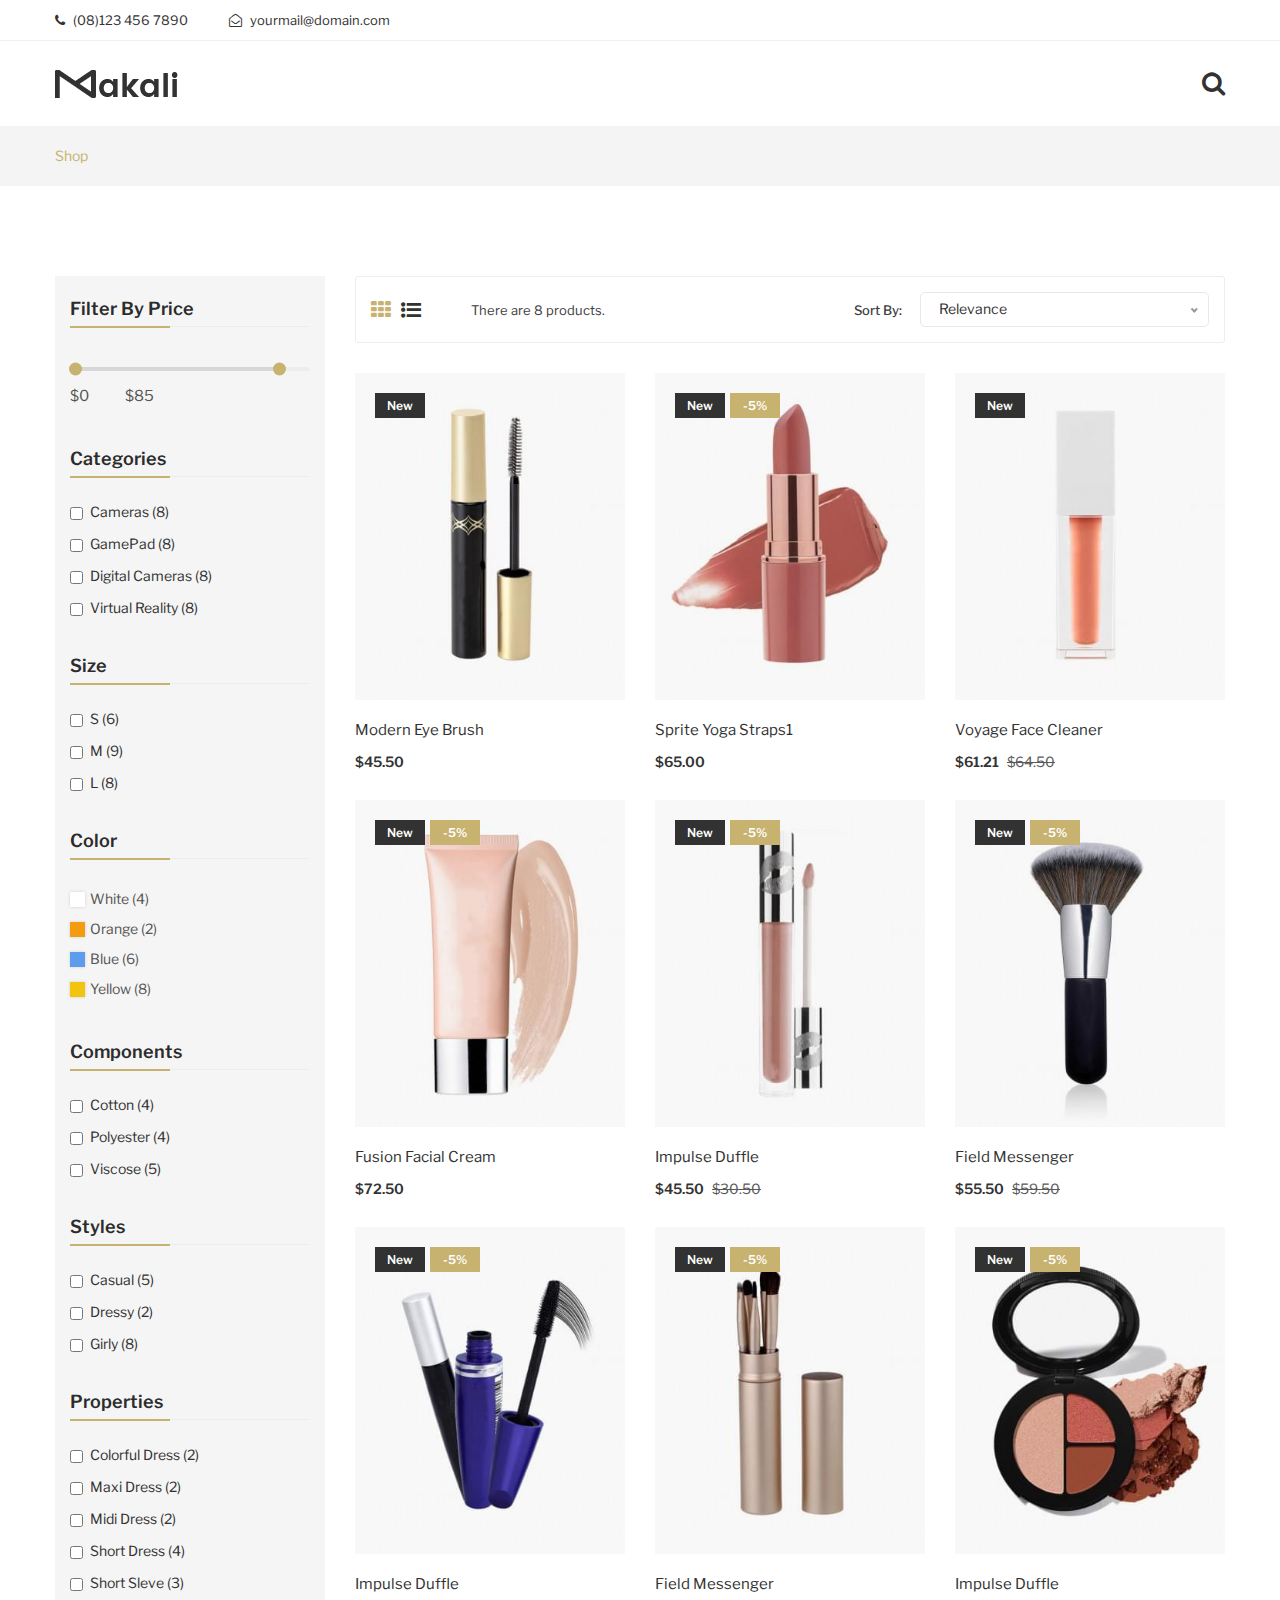
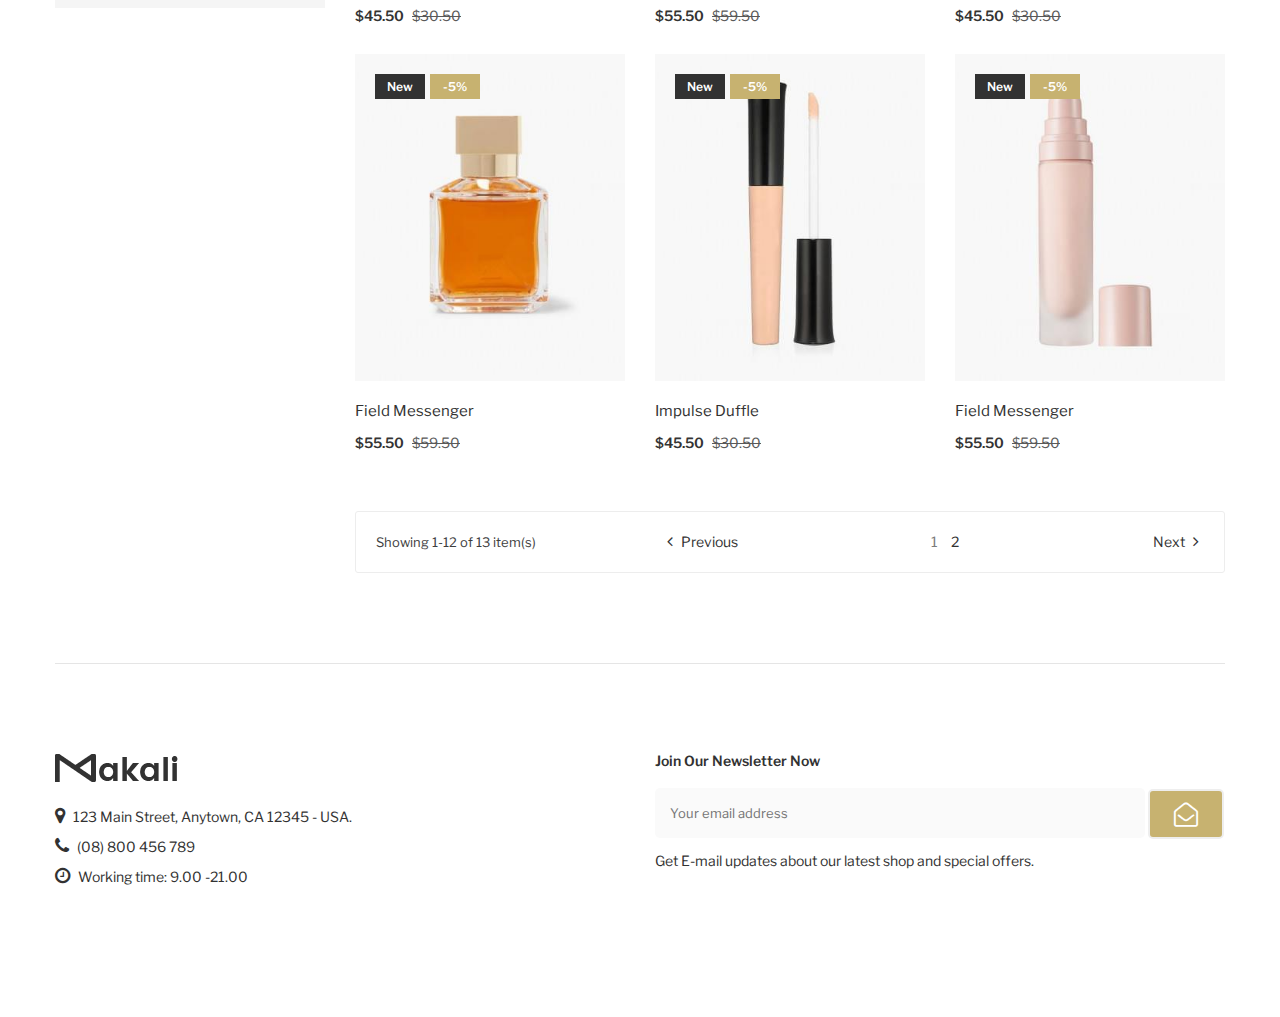
==== index.html @ 181a6b1f "first commit" ====
<!doctype html>
<html class="no-js" lang="zxx">

<head>
    <meta charset="utf-8">
    <meta http-equiv="x-ua-compatible" content="ie=edge">
    <title>Makali - Cosmetics</title>
    <meta name="viewport" content="width=device-width, initial-scale=1, shrink-to-fit=no">
    <!-- Favicons -->
    <link rel="shortcut icon" href="img/favicon.ico">
    <!-- Fontawesome css -->
    <link rel="stylesheet" href="css/font-awesome.min.css">
    <!-- Animate css -->
    <link rel="stylesheet" href="css/animate.css">
    <!-- 7-stroke fonts css -->
    <!-- Nice select css -->
    <link rel="stylesheet" href="css/nice-select.css">
    <!-- Jquery fancybox css -->
    <link rel="stylesheet" href="css/jquery.fancybox.css">
    <!-- Jquery ui price slider css -->
    <link rel="stylesheet" href="css/jquery-ui.min.css">
    <!-- Meanmenu css -->
    <link rel="stylesheet" href="css/meanmenu.min.css">
    <!-- Owl carousel css -->
    <link rel="stylesheet" href="css/owl.carousel.min.css">
    <!-- Bootstrap css -->
    <link rel="stylesheet" href="css/bootstrap.min.css">
    <!-- Custom css -->
    <link rel="stylesheet" href="css/default.css">
    <!-- Main css -->
    <link rel="stylesheet" href="style.css">
    <!-- Responsive css -->
    <link rel="stylesheet" href="css/responsive.css">

    <!-- Modernizer js -->
    <script src="js/vendor/modernizr-3.5.0.min.js"></script>
</head>

<body class="template-color-1">
    <!--[if lte IE 9]>
		<p class="browserupgrade">You are using an <strong>outdated</strong> browser. Please <a href="https://browsehappy.com/">upgrade your browser</a> to improve your experience and security.</p>
	<![endif]-->

    <!-- Main Wrapper Start Here -->
    <div class="wrapper">
        <!-- Main Header Area Start Here -->

        <!-- Main Header Area Three Start Here -->
        <header class="header-style-five">
            <!-- Header Top Start Here -->
            <div class="header-top">
                <div class="container">
                    <div class="col-sm-12">
                        <div class="row justify-content-lg-between justify-content-center">
                            <!-- Header Top Left Start -->
                            <div class="header-top-left order-2 order-lg-1">
                                <ul>
                                    <li>
                                        <a href="#"><i class="fa fa-phone"></i> (08)123 456 7890</a>
                                    </li>
                                    <li>
                                        <a href="#"><i class="fa fa-envelope-open-o"></i> yourmail@domain.com</a>
                                    </li>

                                </ul>
                            </div>
                            <!-- Header Top Left End -->
                            <!-- Header Top Right Start -->
                            <div class="header-top-right order-1 order-lg-2">

                            </div>
                            <!-- Header Top Right End -->
                        </div>
                    </div>
                </div>
                <!-- Container End -->
            </div>
            <!-- Header Top End Here -->
            <!-- Header Middle Start Here -->
            <div class="header-middle stick header-sticky">
                <div class="header-middle_nav position-relative">
                    <div class="container">
                        <div class="row align-items-center">
                            <!-- Logo Start -->
                            <div class="col-xl-3 col-lg-2 col-6">
                                <div class="logo">
                                    <a href="index-cosmetic.html">
                                        <img src="img/logo/logo.png" alt="logo-image">
                                    </a>
                                </div>
                            </div>
                            <!-- Logo End -->
                            <!-- Menu Area Start Here -->
                            <div class="col-xl-7 col-lg-8 d-none d-lg-block position-static">
                                <nav>
                                </nav>
                            </div>
                            <!-- Menu Area End Here -->
                            <!-- Cart Box Start Here -->
                            <div class="col-xl-2 col-lg-2 col-6">
                                <div class="cart-box">
                                    <ul>
                                        <!-- Search Box Start Here -->
                                        <li>
                                            <a href="#">
                                                <span class="fa fa-search"></span>
                                            </a>
                                            <div class="categorie-search-box ht-dropdown">
                                                <form action="#">
                                                    <input type="text" name="search" placeholder="Search our catalog">
                                                    <button>
                                                        <span class="fa fa-search"></span>
                                                    </button>
                                                </form>
                                            </div>
                                        </li>
                                        <!-- Categorie Search Box End Here -->
                                    </ul>
                                </div>
                            </div>
                            <!-- Cart Box End Here -->
                        </div>
                        <!-- Row End -->
                        <!-- Mobile Menu Start Here -->

                        </div>
                        <!-- Mobile Menu End Here -->
                    </div>
                    <!-- Container End -->
                </div>
            </div>
            <!-- Header Middle End Here -->
        </header>
        <!-- Main Header Area Three End Here -->

        <!-- Main Header Area End Here -->
        <!-- Breadcrumb Area Start Here -->
        <div class="breadcrumb-area">
            <div class="container">
                <ol class="breadcrumb breadcrumb-list">
                    <li class="breadcrumb-item active">shop</li>
                </ol>
            </div>
        </div>
        <!-- Breadcrumb Area End Here -->
        <!-- Shop Page Start -->
        <div class="main-shop-page ptb-90">
            <div class="container">
                <!-- Row End -->
                <div class="row">
                    <!-- Sidebar Shopping Option Start -->
                    <div class="col-lg-3 order-2 order-lg-1 mt-all-40">
                        <div class="sidebar shop-sidebar">
                            <!-- Price Filter Options Start -->
                            <div class="search-filter mb-30">
                                <h3 class="sidebar-title">filter by price</h3>
                                <form action="#" class="slider-sidebar">
                                    <div id="slider-range"></div>
                                    <input type="text" id="amount" class="amount-range" readonly>
                                </form>
                            </div>
                            <!-- Price Filter Options End -->
                            <!-- Sidebar Categorie Start -->
                            <div class="sidebar-categorie mb-30">
                                <h3 class="sidebar-title">categories</h3>
                                <ul class="sidbar-style">
                                    <li class="form-check">
                                        <input class="form-check-input" value="#" id="camera" type="checkbox">
                                        <label class="form-check-label" for="camera">Cameras (8)</label>
                                    </li>
                                    <li class="form-check">
                                        <input class="form-check-input" value="#" id="GamePad" type="checkbox">
                                        <label class="form-check-label" for="GamePad">GamePad (8)</label>
                                    </li>
                                    <li class="form-check">
                                        <input class="form-check-input" value="#" id="Digital" type="checkbox">
                                        <label class="form-check-label" for="Digital">Digital Cameras (8)</label>
                                    </li>
                                    <li class="form-check">
                                        <input class="form-check-input" value="#" id="Virtual" type="checkbox">
                                        <label class="form-check-label" for="Virtual"> Virtual Reality (8) </label>
                                    </li>
                                </ul>
                            </div>
                            <!-- Sidebar Categorie Start -->
                            <!-- Product Size Start -->
                            <div class="size mb-30">
                                <h3 class="sidebar-title">size</h3>
                                <ul class="size-list sidbar-style">
                                    <li class="form-check">
                                        <input class="form-check-input" value="" id="small" type="checkbox">
                                        <label class="form-check-label" for="small">S (6)</label>
                                    </li>
                                    <li class="form-check">
                                        <input class="form-check-input" value="" id="medium" type="checkbox">
                                        <label class="form-check-label" for="medium">M (9)</label>
                                    </li>
                                    <li class="form-check">
                                        <input class="form-check-input" value="" id="large" type="checkbox">
                                        <label class="form-check-label" for="large">L (8)</label>
                                    </li>
                                </ul>
                            </div>
                            <!-- Product Size End -->
                            <!-- Product Color Start -->
                            <div class="color mb-30">
                                <h3 class="sidebar-title">color</h3>
                                <ul class="color-option sidbar-style">
                                    <li>
                                        <span class="white"></span>
                                        <a href="#">white (4)</a>
                                    </li>
                                    <li>
                                        <span class="orange"></span>
                                        <a href="#">Orange (2)</a>
                                    </li>
                                    <li>
                                        <span class="blue"></span>
                                        <a href="#">Blue (6)</a>
                                    </li>
                                    <li>
                                        <span class="yellow"></span>
                                        <a href="#">Yellow (8)</a>
                                    </li>
                                </ul>
                            </div>
                            <!-- Product Color End -->
                            <!-- Sidebar Categorie Start -->
                            <div class="sidebar-categorie mb-30">
                                <h3 class="sidebar-title">Components</h3>
                                <ul class="sidbar-style">
                                    <li class="form-check">
                                        <input class="form-check-input" value="#" type="checkbox">
                                        <label class="form-check-label">cotton (4)</label>
                                    </li>
                                    <li class="form-check">
                                        <input class="form-check-input" value="#" type="checkbox">
                                        <label class="form-check-label">polyester (4)</label>
                                    </li>
                                    <li class="form-check">
                                        <input class="form-check-input" value="#" type="checkbox">
                                        <label class="form-check-label">Viscose (5)</label>
                                    </li>
                                </ul>
                            </div>
                            <!-- Sidebar Categorie Start -->
                            <!-- Sidebar Categorie Start -->
                            <div class="sidebar-categorie mb-30">
                                <h3 class="sidebar-title">Styles</h3>
                                <ul class="sidbar-style">
                                    <li class="form-check">
                                        <input class="form-check-input" value="#" type="checkbox">
                                        <label class="form-check-label">casual (5)</label>
                                    </li>
                                    <li class="form-check">
                                        <input class="form-check-input" value="#" type="checkbox">
                                        <label class="form-check-label">dressy (2)</label>
                                    </li>
                                    <li class="form-check">
                                        <input class="form-check-input" value="#" type="checkbox">
                                        <label class="form-check-label">girly (8)</label>
                                    </li>
                                </ul>
                            </div>
                            <!-- Sidebar Categorie Start -->
                            <!-- Sidebar Categorie Start -->
                            <div class="sidebar-categorie">
                                <h3 class="sidebar-title">Properties</h3>
                                <ul class="sidbar-style">
                                    <li class="form-check">
                                        <input class="form-check-input" value="#" type="checkbox">
                                        <label class="form-check-label">colorful dress (2)</label>
                                    </li>
                                    <li class="form-check">
                                        <input class="form-check-input" value="#" type="checkbox">
                                        <label class="form-check-label">maxi dress (2)</label>
                                    </li>
                                    <li class="form-check">
                                        <input class="form-check-input" value="#" type="checkbox">
                                        <label class="form-check-label">midi dress (2)</label>
                                    </li>
                                    <li class="form-check">
                                        <input class="form-check-input" value="#" type="checkbox">
                                        <label class="form-check-label">short dress (4) </label>
                                    </li>
                                    <li class="form-check">
                                        <input class="form-check-input" value="#" type="checkbox">
                                        <label class="form-check-label">short sleve (3) </label>
                                    </li>
                                </ul>
                            </div>
                            <!-- Sidebar Categorie Start -->
                        </div>
                        <!-- Single Banner Start -->

                    </div>
                    <!-- Sidebar Shopping Option End -->
                    <!-- Product Categorie List Start -->
                    <div class="col-lg-9 order-1 order-lg-2">
                        <!-- Grid & List View Start -->
                        <div class="grid-list-top border-default universal-padding d-md-flex justify-content-md-between align-items-center mb-30">
                            <div class="grid-list-view d-flex align-items-center  mb-sm-15">
                                <ul class="nav tabs-area d-flex align-items-center">
                                    <li><a class="active" data-toggle="tab" href="#grid-view"><i
                                                class="fa fa-th"></i></a></li>
                                    <li><a data-toggle="tab" href="#list-view"><i class="fa fa-list-ul"></i></a></li>
                                </ul>
                                <span class="show-items">There are 8 products.</span>
                            </div>
                            <!-- Toolbar Short Area Start -->
                            <div class="main-toolbar-sorter clearfix">
                                <div class="toolbar-sorter d-md-flex align-items-center">
                                    <label>Sort By:</label>
                                    <select class="sorter wide">
                                        <option value="Position">Relevance</option>
                                        <option value="Product Name">Neme, A to Z</option>
                                        <option value="Product Name">Neme, Z to A</option>
                                        <option value="Price">Price low to heigh</option>
                                        <option value="Price">Price heigh to low</option>
                                    </select>
                                </div>
                            </div>
                            <!-- Toolbar Short Area End -->
                        </div>
                        <!-- Grid & List View End -->
                        <div class="shop-area mb-all-40">
                            <!-- Grid & List Main Area End -->
                            <div class="tab-content">
                                <div id="grid-view" class="tab-pane fade show active">
                                    <div class="row border-hover-effect ">
                                        <div class="col-lg-4 col-md-4 col-sm-6 col-6">
                                            <!-- Single Product Start Here -->
                                            <div class="single-makal-product">
                                                <div class="pro-img">
                                                    <a href="product-details.html">
                                                        <img src="img/products/cosmetic/1.jpg" alt="product-img">
                                                    </a>
                                                    <span class="sticker-new">new</span>

                                                </div>
                                                <div class="pro-content">
                                                    <h4 class="pro-title">
                                                        <a href="product-details.html">Modern Eye Brush</a>
                                                    </h4>
                                                    <p>
                                                        <span class="price">$45.50</span>
                                                    </p>
                                                   
                                                </div>
                                            </div>
                                            <!-- Single Product End Here -->
                                        </div>
                                        <div class="col-lg-4 col-md-4 col-sm-6 col-6">
                                            <!-- Single Product Start Here -->
                                            <div class="single-makal-product">
                                                <div class="pro-img">
                                                    <a href="product-details.html">
                                                        <img src="img/products/cosmetic/2.jpg" alt="product-img">
                                                    </a>
                                                    <span class="sticker-new">new</span>
                                                    <span class="sticker-sale">-5%</span>

                                                </div>
                                                <div class="pro-content">
                                                    <h4 class="pro-title">
                                                        <a href="product-details.html">Sprite Yoga Straps1</a>
                                                    </h4>
                                                    <p>
                                                        <span class="price">$65.00</span>
                                                    </p>
                                                
                                                </div>
                                            </div>
                                            <!-- Single Product End Here -->
                                        </div>
                                        <div class="col-lg-4 col-md-4 col-sm-6 col-6">
                                            <!-- Single Product Start Here -->
                                            <div class="single-makal-product">
                                                <div class="pro-img">
                                                    <a href="product-details.html">
                                                        <img src="img/products/cosmetic/3.jpg" alt="product-img">
                                                    </a>
                                                    <span class="sticker-new">new</span>

                                                </div>
                                                <div class="pro-content">
                                                    <h4 class="pro-title">
                                                        <a href="product-details.html">Voyage face cleaner</a>
                                                    </h4>
                                                    <p>
                                                        <span class="price">$61.21</span>
                                                        <span class="prev-price">$64.50</span>
                                                    </p>
                                                    
                                                </div>
                                            </div>
                                            <!-- Single Product End Here -->
                                        </div>
                                        <div class="col-lg-4 col-md-4 col-sm-6 col-6">
                                            <!-- Single Product Start Here -->
                                            <div class="single-makal-product">
                                                <div class="pro-img">
                                                    <a href="product-details.html">
                                                        <img src="img/products/cosmetic/4.jpg" alt="product-img">
                                                    </a>
                                                    <span class="sticker-new">new</span>
                                                    <span class="sticker-sale">-5%</span>

                                                </div>
                                                <div class="pro-content">
                                                    <h4 class="pro-title">
                                                        <a href="product-details.html">Fusion facial cream</a>
                                                    </h4>
                                                    <p>
                                                        <span class="price">$72.50</span>
                                                    </p>
                                                   
                                                </div>
                                            </div>
                                            <!-- Single Product End Here -->
                                        </div>
                                        <div class="col-lg-4 col-md-4 col-sm-6 col-6">
                                            <!-- Single Product Start Here -->
                                            <div class="single-makal-product">
                                                <div class="pro-img">
                                                    <a href="product-details.html">
                                                        <img src="img/products/cosmetic/5.jpg" alt="product-img">
                                                    </a>
                                                    <span class="sticker-new">new</span>
                                                    <span class="sticker-sale">-5%</span>

                                                </div>
                                                <div class="pro-content">
                                                    <h4 class="pro-title">
                                                        <a href="product-details.html">Impulse Duffle</a>
                                                    </h4>
                                                    <p>
                                                        <span class="price">$45.50</span>
                                                        <span class="prev-price">$30.50</span>
                                                    </p>
                                                    
                                                </div>
                                            </div>
                                            <!-- Single Product End Here -->
                                        </div>
                                        <div class="col-lg-4 col-md-4 col-sm-6 col-6">
                                            <!-- Single Product Start Here -->
                                            <div class="single-makal-product">
                                                <div class="pro-img">
                                                    <a href="product-details.html">
                                                        <img src="img/products/cosmetic/6.jpg" alt="product-img">
                                                    </a>
                                                    <span class="sticker-new">new</span>
                                                    <span class="sticker-sale">-5%</span>

                                                </div>
                                                <div class="pro-content">
                                                    <h4 class="pro-title">
                                                        <a href="product-details.html">Field Messenger</a>
                                                    </h4>
                                                    <p>
                                                        <span class="price">$55.50</span>
                                                        <span class="prev-price">$59.50</span>
                                                    </p>
                                                    
                                                </div>
                                            </div>
                                            <!-- Single Product End Here -->
                                        </div>
                                        <div class="col-lg-4 col-md-4 col-sm-6 col-6">
                                            <!-- Single Product Start Here -->
                                            <div class="single-makal-product">
                                                <div class="pro-img">
                                                    <a href="product-details.html">
                                                        <img src="img/products/cosmetic/12.jpg" alt="product-img">
                                                    </a>
                                                    <span class="sticker-new">new</span>
                                                    <span class="sticker-sale">-5%</span>

                                                </div>
                                                <div class="pro-content">
                                                    <h4 class="pro-title">
                                                        <a href="product-details.html">Impulse Duffle</a>
                                                    </h4>
                                                    <p>
                                                        <span class="price">$45.50</span>
                                                        <span class="prev-price">$30.50</span>
                                                    </p>
                                                    
                                                </div>
                                            </div>
                                            <!-- Single Product End Here -->
                                        </div>
                                        <div class="col-lg-4 col-md-4 col-sm-6 col-6">
                                            <!-- Single Product Start Here -->
                                            <div class="single-makal-product">
                                                <div class="pro-img">
                                                    <a href="product-details.html">
                                                        <img src="img/products/cosmetic/10.jpg" alt="product-img">
                                                    </a>
                                                    <span class="sticker-new">new</span>
                                                    <span class="sticker-sale">-5%</span>

                                                </div>
                                                <div class="pro-content">
                                                    <h4 class="pro-title">
                                                        <a href="product-details.html">Field Messenger</a>
                                                    </h4>
                                                    <p>
                                                        <span class="price">$55.50</span>
                                                        <span class="prev-price">$59.50</span>
                                                    </p>
                                                    
                                                </div>
                                            </div>
                                            <!-- Single Product End Here -->
                                        </div>
                                        <div class="col-lg-4 col-md-4 col-sm-6 col-6">
                                            <!-- Single Product Start Here -->
                                            <div class="single-makal-product">
                                                <div class="pro-img">
                                                    <a href="product-details.html">
                                                        <img src="img/products/cosmetic/7.jpg" alt="product-img">
                                                    </a>
                                                    <span class="sticker-new">new</span>
                                                    <span class="sticker-sale">-5%</span>

                                                </div>
                                                <div class="pro-content">
                                                    <h4 class="pro-title">
                                                        <a href="product-details.html">Impulse Duffle</a>
                                                    </h4>
                                                    <p>
                                                        <span class="price">$45.50</span>
                                                        <span class="prev-price">$30.50</span>
                                                    </p>
                                                  
                                                </div>
                                            </div>
                                            <!-- Single Product End Here -->
                                        </div>
                                        <div class="col-lg-4 col-md-4 col-sm-6 col-6">
                                            <!-- Single Product Start Here -->
                                            <div class="single-makal-product">
                                                <div class="pro-img">
                                                    <a href="product-details.html">
                                                        <img src="img/products/cosmetic/11.jpg" alt="product-img">
                                                    </a>
                                                    <span class="sticker-new">new</span>
                                                    <span class="sticker-sale">-5%</span>

                                                </div>
                                                <div class="pro-content">
                                                    <h4 class="pro-title">
                                                        <a href="product-details.html">Field Messenger</a>
                                                    </h4>
                                                    <p>
                                                        <span class="price">$55.50</span>
                                                        <span class="prev-price">$59.50</span>
                                                    </p>
                                              
                                                </div>
                                            </div>
                                            <!-- Single Product End Here -->
                                        </div>
                                        <div class="col-lg-4 col-md-4 col-sm-6 col-6">
                                            <!-- Single Product Start Here -->
                                            <div class="single-makal-product">
                                                <div class="pro-img">
                                                    <a href="product-details.html">
                                                        <img src="img/products/cosmetic/8.jpg" alt="product-img">
                                                    </a>
                                                    <span class="sticker-new">new</span>
                                                    <span class="sticker-sale">-5%</span>

                                                </div>
                                                <div class="pro-content">
                                                    <h4 class="pro-title">
                                                        <a href="product-details.html">Impulse Duffle</a>
                                                    </h4>
                                                    <p>
                                                        <span class="price">$45.50</span>
                                                        <span class="prev-price">$30.50</span>
                                                    </p>
                                                    
                                                </div>
                                            </div>
                                            <!-- Single Product End Here -->
                                        </div>
                                        <div class="col-lg-4 col-md-4 col-sm-6 col-6">
                                            <!-- Single Product Start Here -->
                                            <div class="single-makal-product">
                                                <div class="pro-img">
                                                    <a href="product-details.html">
                                                        <img src="img/products/cosmetic/9.jpg" alt="product-img">
                                                    </a>
                                                    <span class="sticker-new">new</span>
                                                    <span class="sticker-sale">-5%</span>

                                                </div>
                                                <div class="pro-content">
                                                    <h4 class="pro-title">
                                                        <a href="product-details.html">Field Messenger</a>
                                                    </h4>
                                                    <p>
                                                        <span class="price">$55.50</span>
                                                        <span class="prev-price">$59.50</span>
                                                    </p>
                                                   
                                                </div>
                                            </div>
                                            <!-- Single Product End Here -->
                                        </div>
                                    </div>
                                    <!-- Row End -->
                                </div>
                                <!-- #grid view End -->
                                <div id="list-view" class="tab-pane fade fix">
                                    <!-- Single Product Start Here -->
                                    <div class="single-makal-product">
                                        <div class="pro-img">
                                            <a href="product-details.html"><img src="img/products/cosmetic/1.jpg" alt="product-img"></a>
                                            <span class="sticker-new">new</span>
                                        </div>
                                        <div class="pro-content">
                                            <h4 class="pro-title"><a href="product-details.html">Modern Eye Brush</a>
                                            </h4>

                                            <p><span class="price">$55.50</span><span class="prev-price">$59.50</span>
                                            </p>
                                            <p>New Look eye Material with high neckline. Soft and stretchy material for
                                                a comfortable fit. Accessorize with a straw hat and you're ready for
                                                summer!</p>
                                        </div>
                                    </div>
                                    <!-- Single Product End Here -->
                                    <!-- Single Product Start Here -->
                                    <div class="single-makal-product">
                                        <div class="pro-img">
                                            <a href="product-details.html"><img src="img/products/cosmetic/2.jpg" alt="product-img"></a>
                                            <span class="sticker-new">new</span>
                                        </div>
                                        <div class="pro-content">
                                            <h4 class="pro-title"><a href="product-details.html">Sprite Yoga Straps1</a>
                                            </h4>

                                            <p><span class="price">$29.99</span><span class="prev-price">$24.00</span>
                                            </p>
                                            <p>Accessorize with a straw hat and you're ready for summer! New Look eye
                                                Material with high neckline. Soft and stretchy material for a
                                                comfortable fit. </p>
                                        </div>
                                    </div>
                                    <!-- Single Product End Here -->
                                    <!-- Single Product Start Here -->
                                    <div class="single-makal-product">
                                        <div class="pro-img">
                                            <a href="product-details.html"><img src="img/products/cosmetic/3.jpg" alt="product-img"></a>
                                            <span class="sticker-new">new</span>
                                        </div>
                                        <div class="pro-content">
                                            <h4 class="pro-title"><a href="product-details.html">Voyage face cleaner</a>
                                            </h4>
 
                                            <p><span class="price">$26.99</span><span class="prev-price">$25.50</span>
                                            </p>
                                            <p>Soft and stretchy material for a comfortable fit. Accessorize with a
                                                straw hat and you're ready for summer! New Look eye Material with high
                                                neckline. </p>
                                        </div>
                                    </div>
                                    <!-- Single Product End Here -->
                                    <!-- Single Product Start Here -->
                                    <div class="single-makal-product">
                                        <div class="pro-img">
                                            <a href="product-details.html"><img src="img/products/cosmetic/4.jpg" alt="product-img"></a>
                                            <span class="sticker-new">new</span>
                                        </div>
                                        <div class="pro-content">
                                            <h4 class="pro-title"><a href="product-details.html">Impulse Duffle</a></h4>

                                            <p><span class="price">$45.50</span><span class="prev-price">$42.50</span>
                                            </p>
                                            <p>Soft and stretchy material for a comfortable fit. New Look eye Material
                                                with high neckline.Accessorize with a straw hat and you're ready for
                                                summer!</p>
                                        </div>
                                    </div>
                                    <!-- Single Product End Here -->
                                    <!-- Single Product Start Here -->
                                    <div class="single-makal-product">
                                        <div class="pro-img">
                                            <a href="product-details.html"><img src="img/products/cosmetic/5.jpg" alt="product-img"></a>
                                            <span class="sticker-new">new</span>
                                        </div>
                                        <div class="pro-content">
                                            <h4 class="pro-title"><a href="product-details.html">Field Messenger</a>
                                            </h4>
      
                                            <p><span class="price">$20.00</span><span class="prev-price">$17.50</span>
                                            </p>
                                            <p>Soft and stretchy material for a comfortable fit. Accessorize with a
                                                straw hat and you're ready for summer! New Look eye Material with high
                                                neckline.</p>
                                        </div>
                                    </div>
                                    <!-- Single Product End Here -->
                                    <!-- Single Product Start Here -->
                                    <div class="single-makal-product">
                                        <div class="pro-img">
                                            <a href="product-details.html"><img src="img/products/cosmetic/8.jpg" alt="product-img"></a>
                                            <span class="sticker-new">new</span>
                                        </div>
                                        <div class="pro-content">
                                            <h4 class="pro-title"><a href="product-details.html">Impulse Duffle</a></h4>

                                            <p><span class="price">$45.50</span><span class="prev-price">$42.50</span>
                                            </p>
                                            <p>Soft and stretchy material for a comfortable fit. New Look eye Material
                                                with high neckline.Accessorize with a straw hat and you're ready for
                                                summer!</p>
                                        </div>
                                    </div>
                                    <!-- Single Product End Here -->
                                    <!-- Single Product Start Here -->
                                    <div class="single-makal-product">
                                        <div class="pro-img">
                                            <a href="product-details.html"><img src="img/products/cosmetic/6.jpg" alt="product-img"></a>
                                            <span class="sticker-new">new</span>
                                        </div>
                                        <div class="pro-content">
                                            <h4 class="pro-title"><a href="product-details.html">Field Messenger</a>
                                            </h4>

                                            <p><span class="price">$20.00</span><span class="prev-price">$17.50</span>
                                            </p>
                                            <p>Soft and stretchy material for a comfortable fit. Accessorize with a
                                                straw hat and you're ready for summer! New Look eye Material with high
                                                neckline.</p>
                                        </div>
                                    </div>
                                    <!-- Single Product End Here -->
                                </div>
                                <!-- #list view End -->
                            </div>
                            <!-- Grid & List Main Area End -->
                        </div>
                        <!-- Shop Breadcrumb Area Start -->
                        <div class="shop-breadcrumb-area border-default mt-30">
                            <div class="row">
                                <div class="col-lg-4 col-md-4 col-sm-5">
                                    <span class="show-items">Showing 1-12 of 13 item(s) </span>
                                </div>
                                <div class="col-lg-8 col-md-8 col-sm-7">
                                    <ul class="pfolio-breadcrumb-list text-center">
                                        <li class="float-left prev"><a href="#"><i class="fa fa-angle-left"
                                                    aria-hidden="true"></i>Previous</a></li>
                                        <li class="active"><a href="#">1</a></li>
                                        <li><a href="#">2</a></li>
                                        <li class="float-right next"><a href="#">Next<i class="fa fa-angle-right"
                                                    aria-hidden="true"></i></a></li>
                                    </ul>
                                </div>
                            </div>
                        </div>
                        <!-- Shop Breadcrumb Area End -->
                    </div>
                    <!-- product Categorie List End -->
                </div>
                <!-- Row End -->
            </div>
            <!-- Container End -->
        </div>
        <!-- Shop Page End -->
        <!-- Footer Area Start Here -->
        <footer class="pb-35">
            <div class="container">
                <!-- Footer Middle Start -->
                <div class="footer-middle ptb-90">
                    <div class="row">
                        <!-- Single Footer Start -->
                        <div class="col-lg-6 col-md-6 mb-all-30">
                            <div class="single-footer">
                                <div class="footer-logo mb-20">
                                    <a href="#"><img class="img" src="img/logo/logo.png" alt="logo-img"></a>
                                </div>
                                <div class="footer-content">
                                    <ul class="footer-list first-content">
                                        <li><i class="fa fa-map-marker"></i>123 Main Street, Anytown, CA 12345 - USA.
                                        </li>
                                        <li><i class="fa fa-phone"></i>(08) 800 456 789</li>
                                        <li><i class="fa fa-clock-o"></i>Working time: 9.00 -21.00</li>

                                    </ul>
                                </div>
                            </div>
                        </div>
                        <!-- Single Footer Start -->
                        <!-- Single Footer Start -->

                        <!-- Single Footer Start -->
                        <!-- Single Footer Start -->
                        <div class="col-lg-6 col-md-6">
                            <div class="single-footer">
                                <div class="single-footer">
                                    <h4 class="footer-title">Join Our Newsletter Now </h4>
                                    <div class="footer-content subscribe-form">
                                        <div class="subscribe-box">
                                            <form action="#">
                                                <input type="text" id="subscribe_email" placeholder="Your email address">
                                                <button type="submit" class="fa fa-envelope-open-o"></button>
                                            </form>
                                        </div>
                                        <p class="mt-10">Get E-mail updates about our latest shop and special offers.
                                        </p>
                                    </div>
                                </div>
                            </div>
                        </div>
                        <!-- Single Footer Start -->
                    </div>
                    <!-- Row End -->
                </div>
                <!-- Footer Middle End -->
            </div>
        </footer>
        <!-- Footer Area End Here -->
        <!-- Quick View Content Start -->
    </div>
    <!-- Main Wrapper End Here -->

    <!-- jquery 3.3.1 -->
    <script src="js/vendor/jquery-3.3.1.min.js"></script>
    <!-- Countdown js -->
    <script src="js/jquery.countdown.min.js"></script>
    <!-- Mobile menu js -->
    <script src="js/jquery.meanmenu.min.js"></script>
    <!-- ScrollUp js -->
    <script src="js/jquery.scrollUp.js"></script>
    <!-- Fancybox js -->
    <script src="js/jquery.fancybox.min.js"></script>
    <!-- Jquery nice select js -->
    <script src="js/jquery.nice-select.min.js"></script>
    <!-- Jquery ui price slider js -->
    <script src="js/jquery-ui.min.js"></script>
    <!-- Owl carousel -->
    <script src="js/owl.carousel.min.js"></script>
    <!-- Bootstrap popper js -->
    <script src="js/popper.min.js"></script>
    <!-- Bootstrap js -->
    <script src="js/bootstrap.min.js"></script>
    <!-- Plugin js -->
    <script src="js/plugins.js"></script>
    <!-- Main activaion js -->
    <script src="js/main.js"></script>
</body>

</html>
---- css/nice-select.css ----
.nice-select {
  -webkit-tap-highlight-color: transparent;
  background-color: #fff;
  border-radius: 5px;
  border: solid 1px #e8e8e8;
  box-sizing: border-box;
  clear: both;
  cursor: pointer;
  display: block;
  float: left;
  font-family: inherit;
  font-size: 14px;
  font-weight: normal;
  height: 42px;
  line-height: 40px;
  outline: none;
  padding-left: 18px;
  padding-right: 30px;
  position: relative;
  text-align: left !important;
  -webkit-transition: all 0.2s ease-in-out;
  transition: all 0.2s ease-in-out;
  -webkit-user-select: none;
     -moz-user-select: none;
      -ms-user-select: none;
          user-select: none;
  white-space: nowrap;
  width: auto; }
  .nice-select:hover {
    border-color: #dbdbdb; }
  .nice-select:active, .nice-select.open, .nice-select:focus {
    border-color: #999; }
  .nice-select:after {
    border-bottom: 2px solid #999;
    border-right: 2px solid #999;
    content: '';
    display: block;
    height: 5px;
    margin-top: -4px;
    pointer-events: none;
    position: absolute;
    right: 12px;
    top: 50%;
    -webkit-transform-origin: 66% 66%;
        -ms-transform-origin: 66% 66%;
            transform-origin: 66% 66%;
    -webkit-transform: rotate(45deg);
        -ms-transform: rotate(45deg);
            transform: rotate(45deg);
    -webkit-transition: all 0.15s ease-in-out;
    transition: all 0.15s ease-in-out;
    width: 5px; }
  .nice-select.open:after {
    -webkit-transform: rotate(-135deg);
        -ms-transform: rotate(-135deg);
            transform: rotate(-135deg); }
  .nice-select.open .list {
    opacity: 1;
    pointer-events: auto;
    -webkit-transform: scale(1) translateY(0);
        -ms-transform: scale(1) translateY(0);
            transform: scale(1) translateY(0); }
  .nice-select.disabled {
    border-color: #ededed;
    color: #999;
    pointer-events: none; }
    .nice-select.disabled:after {
      border-color: #cccccc; }
  .nice-select.wide {
    width: 100%; }
    .nice-select.wide .list {
      left: 0 !important;
      right: 0 !important; }
  .nice-select.right {
    float: right; }
    .nice-select.right .list {
      left: auto;
      right: 0; }
  .nice-select.small {
    font-size: 12px;
    height: 36px;
    line-height: 34px; }
    .nice-select.small:after {
      height: 4px;
      width: 4px; }
    .nice-select.small .option {
      line-height: 34px;
      min-height: 34px; }
  .nice-select .list {
    background-color: #fff;
    border-radius: 5px;
    box-shadow: 0 0 0 1px rgba(68, 68, 68, 0.11);
    box-sizing: border-box;
    margin-top: 4px;
    opacity: 0;
    overflow: hidden;
    padding: 0;
    pointer-events: none;
    position: absolute;
    top: 100%;
    left: 0;
    -webkit-transform-origin: 50% 0;
        -ms-transform-origin: 50% 0;
            transform-origin: 50% 0;
    -webkit-transform: scale(0.75) translateY(-21px);
        -ms-transform: scale(0.75) translateY(-21px);
            transform: scale(0.75) translateY(-21px);
    -webkit-transition: all 0.2s cubic-bezier(0.5, 0, 0, 1.25), opacity 0.15s ease-out;
    transition: all 0.2s cubic-bezier(0.5, 0, 0, 1.25), opacity 0.15s ease-out;
    z-index: 9; }
    .nice-select .list:hover .option:not(:hover) {
      background-color: transparent !important; }
  .nice-select .option {
    cursor: pointer;
    font-weight: 400;
    line-height: 40px;
    list-style: none;
    min-height: 40px;
    outline: none;
    padding-left: 18px;
    padding-right: 29px;
    text-align: left;
    -webkit-transition: all 0.2s;
    transition: all 0.2s; }
    .nice-select .option:hover, .nice-select .option.focus, .nice-select .option.selected.focus {
      background-color: #f6f6f6; }
    .nice-select .option.selected {
      font-weight: bold; }
    .nice-select .option.disabled {
      background-color: transparent;
      color: #999;
      cursor: default; }

.no-csspointerevents .nice-select .list {
  display: none; }

.no-csspointerevents .nice-select.open .list {
  display: block; }
---- css/default.css ----
/*--------------------------------------------------
Template Name: Makali;
Description: Makali – Multipurpose HTML Template;
Version: 1.0;
-----------------------------------------------------*/
/* by default css */
h1,h2,h3,h4,h5,h6{
    margin: 0;
    text-transform: uppercase;
    color: #323232;
}
p{
    color: #323232;
    font-size: 14px;
    font-weight: 400;
    line-height: 24px;
    margin-bottom: 0;
}
a,a:hover{
    color: #323232;
}
a,button,a:before,img,input{
    -webkit-transition: all 0.5s ease-in-out 0s;
    transition: all 0.5s ease-in-out 0s;
}
/* ---Tab Content--- */
.tab-content {
    width: 100%;
}
.tab-content .tab-pane {
    display: block;
    height: 0;
    max-width: 100%;
    visibility: hidden;
    overflow: hidden;
    opacity: 0;
    transition: all 0.5s ease-in-out;
}
.tab-content .tab-pane.active {
    height: auto;
    visibility: visible;
    opacity: 1;
    overflow: visible;
}
.tab-content .tab-pane .owl-item{
    transform: scale(0.9);
    opacity: 0;
    transition: all 0.5s ease-in-out;
}
.tab-content .tab-pane.active .owl-item.active{
    transform: scale(1);
    opacity: 1;
}
/* --end here-- */

/* ---Owl First & Last Item Active Class--- */
.firstActiveItem,
.lastActiveItem{
    transition: all 0.3s ease-in-out;
    opacity: 0.3;
    pointer-events: none;
}
@media (max-width: 991px){
    .firstActiveItem,
    .lastActiveItem {
        opacity: 1;
        pointer-events: all;
    }
}
/* --end here-- */

.form-check-input {
  margin-left: 0;
}
.form-check-label {
  margin-bottom: 0;
  margin-left: 1.25rem;
  padding-left: 0;
}
input:focus{
    outline: none;
}
input,select{
    font-size: 14px;
}

textarea{
    resize: none;
}
.modal-backdrop {
  z-index: 1049;
}
option {
  background: #ffffff none repeat scroll 0 0;
  padding: 5px 0 5px 10px;
}
button, html input[type="button"], input[type="reset"], input[type="submit"] {
  cursor: pointer;
}
.table{
    margin-bottom: 0;
}
.form-control:focus{
    -webkit-box-shadow: none;
    box-shadow: none;
    border-color: #ebebeb;
}
button:focus,
select:focus{
    outline: none;
}
button.close {
  cursor: pointer;
}

.img{
    max-width: 100%;
}
.full-img{
    width: 100%;
}
.menu-hidden{
    display: none;
}
.overflow-hidden{
    overflow: hidden;
}
@media (max-width: 991px){
    .text-center-md{
        text-align: center;
    }
}
@media (max-width: 767px){
    .text-center-sm{
        text-align: center;
    }
}
@media (max-width: 575px){
    .text-center-xs{
        text-align: center;
    }
}
@media (max-width: 479px){
    .text-center-xxs{
        text-align: center;
    }
}
@media (max-width: 991px){
    .text-left-md{
        text-align: left;
    }
}
@media (max-width: 767px){
    .text-left-sm{
        text-align: left;
    }
}
@media (max-width: 575px){
    .text-left-xs{
        text-align: left;
    }
}
@media (max-width: 479px){
    .text-left-xxs{
        text-align: left;
    }
}
@media (max-width: 991px){
    .position-static-md{
        position: static !important;
    }
}
.zoom{
    overflow: hidden;
}
.zoom img,.single-banner img{
    width: 100%;
   -webkit-transition: all 500ms ease-in 0s;
   transition: all 500ms ease-in 0s;
}
.zoom:hover img{
     -webkit-transform: scale(1.03);
     transform: scale(1.03);
}
/* ---Border Related Stuff--- */
.border-top{
    border-top: 1px solid #e5e5e5;
}
.border-bottom{
    border-bottom: 1px solid #e5e5e5;
}
.border-left{
    border-left: 1px solid #e5e5e5;
}
.border-right{
    border-right: 1px solid #e5e5e5;
}
.border-top_none{
    border-top: 0 !important;
}
.border-bottom_none{
    border-bottom: 0 !important;
}
.border-left_none{
    border-left: 0 !important;
}
.border-right_none{
    border-right: 0 !important;
}
.border-with_padding{
    border: 1px solid #e5e5e5;
    padding: 20px;
}

.makali-box_shadow{
    box-shadow: 1px 4px 5px 0px rgba(0,0,0,0.11);
}

/*************************************
scroll up css
**************************************/
#scrollUp {
  background: #292929 none repeat scroll 0 0;
  border: 1px solid #343434;
  bottom: 65px;
  color: #ffffff;
  cursor: pointer;
  font-weight: 600;
  width: 45px;
  height: 45px;
  line-height: 45px;
  right: 30px;
  text-align: center;
  text-transform: uppercase;
  border-radius: 100%;
}
#scrollUp i {
  font-size: 25px;
  line-height: 35px;
}
/*************************************
Background variation set 
**************************************/
/*colored background*/
.white-bg{
    background: #fff;
}
.off-white-bg{
    background: #f4f4f4 ;
}
.dark-white-bg{
    background: #f7f7f7;
}
.black-bg {
    background: #242424 ;
}
.light-blue-bg{
    background: #2a3543;
}
.dark-black-bg{
    background: #0f151d;
}
.green-bg{
    background: #35a875;
}
.orange-bg{
    background: #ffb400;
}
.bg-fruit_salad{
    background-color: #389c3c !important;
}
.bg-dark_tangerin{
    background-color: #fab115 !important;
}
.bg-night_rider{
    background-color: #323232 !important;
}
.bg-white_smoke{
    background-color: #f3f3f3;
}
.bg-pacific_blue{
    background-color: #0583CC !important;
}
.bg-cerulean{
    background-color: #0075B8 !important;
}
.bg-night-rider{
    background-color: #323232;
}
.bg-crimson{
    background-color: #e21737 !important;
}
.bg-snow{
    background-color: #f9f9f9;
}
.bg-lemon{
    background-color: #fedc19 !important;
}
.bg-pink{
    background-color: #db8678 !important;
}

/*************************
         Margin top
*************************/
.mt-0 { margin-top: 0 }
.mt-5 { margin-top: 5px }
.mt-10 { margin-top: 10px }
.mt-12 { margin-top: 12px }
.mt-15 { margin-top: 15px }
.mt-20 { margin-top: 20px }
.mt-25 { margin-top: 25px }
.mt-30 { margin-top: 30px }
.mt-35 { margin-top: 35px !important }
.mt-40 { margin-top: 40px }
.mt-50 { margin-top: 50px }
.mt-60 { margin-top: 60px }
.mt-70 { margin-top: 70px }
.mt-80 { margin-top: 80px }
.mt-90 { margin-top: 90px }
.mt-95 { margin-top: 95px }
.mt-100 { margin-top: 100px }
.mt-110 { margin-top: 110px }
.mt-120 { margin-top: 120px }
.mt-130 { margin-top: 130px }
.mt-140 { margin-top: 140px }
.mt-150 { margin-top: 150px }
.mtm-30 { margin-top: -30px }
.mtm-80 { margin-top: -80px }

@media (max-width: 991px){
    .mt-md-05{
        margin-top: 5px;
    }
    .mt-md-10{
        margin-top: 10px;
    }
    .mt-md-15{
        margin-top: 15px;
    }
    .mt-md-0{
        margin-top: 0;
    }
}
@media (max-width: 767px){
    .mt-sm-20 { margin-top: 20px }
    .mt-sm-30 { margin-top: 30px }
}
/*************************
      Margin right
*************************/
.mr-0 { margin-right: 0px }
.mr-05 { margin-right: 05px }
.mr-10 { margin-right: 10px }
.mr-15 { margin-right: 15px }
.mr-20 { margin-right: 20px !important }
.mr-30 { margin-right: 30px }
.mr-40 { margin-right: 40px }
.mr-50 { margin-right: 50px }
.mr-60 { margin-right: 60px }
.mr-70 { margin-right: 70px }
.mr-80 { margin-right: 80px }
.mr-90 { margin-right: 90px }
.mr-100 { margin-right: 100px }
.mr-110 { margin-right: 110px }
.mr-120 { margin-right: 120px }
.mr-130 { margin-right: 130px }
.mr-140 { margin-right: 140px }
.mr-150 { margin-right: 150px }
/*************************
      Margin bottom
*************************/
.mb-0 { margin-bottom: 0 !important }
.mb-5 { margin-bottom: 5px }
.mb-10 { margin-bottom: 10px !important }
.mb-15 { margin-bottom: 15px }
.mb-20 { margin-bottom: 20px !important}
.mb-25 { margin-bottom: 25px !important }
.mb-30 { margin-bottom: 30px }
.mb-35 { margin-bottom: 35px }
.mb-40 { margin-bottom: 40px }
.mb-45 { margin-bottom: 45px }
.mb-50 { margin-bottom: 50px }
.mb-60 { margin-bottom: 60px }
.mb-70 { margin-bottom: 70px }
.mb-80 { margin-bottom: 80px }
.mb-90 { margin-bottom: 90px }
.mb-100 { margin-bottom: 100px }
.mb-110 { margin-bottom: 110px }
.mb-120 { margin-bottom: 120px }
.mb-130 { margin-bottom: 130px }
.mb-140 { margin-bottom: 140px }
.mb-150 { margin-bottom: 150px }

@media (max-width: 991px){
    .mb-md-05{
        margin-bottom: 5px;
    }
    .mb-md-10{
        margin-bottom: 10px;
    }
    .mb-md-15{
        margin-bottom: 15px;
    }
    .mb-md-0{
        margin-bottom: 0 !important;
    }
}
/*************************
        Margin left
*************************/
.ml-0 { margin-left: 0 }
.ml-05 { margin-left: 5px }
.ml-10 { margin-left: 10px }
.ml-15 { margin-left: 15px }
.ml-20 { margin-left: 20px }
.ml-30 { margin-left: 30px }
.ml-40 { margin-left: 40px }
.ml-50 { margin-left: 50px }
.ml-60 { margin-left: 60px }
.ml-70 { margin-left: 70px }
.ml-80 { margin-left: 80px }
.ml-90 { margin-left: 90px }
.ml-100 { margin-left: 100px }
.ml-110 { margin-left: 110px }
.ml-120 { margin-left: 120px }
.ml-130 { margin-left: 130px }
.ml-140 { margin-left: 140px }
.ml-150 { margin-left: 150px }
/*************************
        Padding
*************************/
.p-0{padding: 0}
.p-5{padding: 5px}
.p-10{padding: 10px}
.p-15{padding: 15px}
.p-20{padding: 20px}
.p-25{padding: 25px}
.p-30{padding: 30px}
.p-35{padding: 35px}
.p-40{padding: 40px}
.p-45{padding: 45px}
.p-50{padding: 50px}
.p-55{padding: 55px}
.p-60{padding: 60px}
.p-65{padding: 65px}
.p-70{padding: 70px}
.p-75{padding: 75px}
.p-80{padding: 80px}
.p-85{padding: 85px}
.p-90{padding: 90px}
.p-95{padding: 95px}
.p-100{padding: 100px}
/*************************
        Padding top
*************************/
.pt-0 { padding-top: 0 }
.pt-5 { padding-top: 5px }
.pt-10 { padding-top: 10px }
.pt-15 { padding-top: 15px }
.pt-20 { padding-top: 20px }
.pt-25 { padding-top: 25px }
.pt-30 { padding-top: 30px }
.pt-35 { padding-top: 35px }
.pt-40 { padding-top: 40px }
.pt-45 { padding-top: 45px }
.pt-50 { padding-top: 50px }
.pt-55 { padding-top: 55px }
.pt-60 { padding-top: 60px }
.pt-65 { padding-top: 65px }
.pt-70 { padding-top: 70px }
.pt-75 { padding-top: 75px }
.pt-80 { padding-top: 80px }
.pt-85 { padding-top: 85px }
.pt-90 { padding-top: 90px }
.pt-95 { padding-top: 95px }
.pt-100 { padding-top: 100px }
.pt-110 { padding-top: 110px }
.pt-120 { padding-top: 120px }
.pt-130 { padding-top: 130px }
.pt-140 { padding-top: 140px }
.pt-150 { padding-top: 150px }

@media (max-width: 991px){
    .pt-md-05{
        padding-top: 5px;
    }
    .pt-md-10{
        padding-top: 10px;
    }
    .pt-md-15{
        padding-top: 15px;
    }
    .pt-md-20{
        padding-top: 20px;
    }
    .pt-md-25{
        padding-top: 25px;
    }
    .pt-md-45{
        padding-top: 45px;
    }
    .pt-md-60{
        padding-top: 60px;
    }
    .pt-md-0{
        padding-top: 0;
    }
}
@media (max-width: 767px){
    .pt-sm-05{
        padding-top: 5px;
    }
    .pt-sm-10{
        padding-top: 10px;
    }
    .pt-sm-15{
        padding-top: 15px;
    }
    .pt-sm-20{
        padding-top: 20px;
    }
    .pt-sm-25{
        padding-top: 25px;
    }
    .pt-sm-30{
        padding-top: 30px;
    }
    .pt-sm-0{
        padding-top: 0;
    }
}
@media (max-width: 575px){
    .pt-xs-05{
        padding-top: 5px;
    }
    .pt-xs-10{
        padding-top: 10px;
    }
    .pt-xs-15{
        padding-top: 15px;
    }
    .pt-xs-20{
        padding-top: 20px;
    }
    .pt-xs-25{
        padding-top: 25px;
    }
    .pt-xs-30{
        padding-top: 30px;
    }
    .pt-xs-0{
        padding-top: 0;
    }
}
@media (max-width: 479px){
    .pt-xxs-05{
        padding-top: 5px;
    }
    .pt-xxs-10{
        padding-top: 10px;
    }
    .pt-xxs-15{
        padding-top: 15px;
    }
    .pt-xxs-20{
        padding-top: 20px;
    }
    .pt-xxs-25{
        padding-top: 25px;
    }
    .pt-xxs-30{
        padding-top: 30px;
    }
    .pt-xxs-0{
        padding-top: 0;
    }
}
/*************************
        Padding right
*************************/
.pr-0 { padding-right: 0 }
.pr-05 { padding-right: 05px }
.pr-10 { padding-right: 10px }
.pr-15 { padding-right: 15px }
.pr-20 { padding-right: 20px }
.pr-30 { padding-right: 30px }
.pr-40 { padding-right: 40px }
.pr-50 { padding-right: 50px }
.pr-60 { padding-right: 60px }
.pr-70 { padding-right: 70px }
.pr-80 { padding-right: 80px }
.pr-90 { padding-right: 90px }
.pr-100 { padding-right: 100px }
.pr-110 { padding-right: 110px }
.pr-120 { padding-right: 120px }
.pr-130 { padding-right: 130px }
.pr-140 { padding-right: 140px }
/*************************
        Padding bottom
*************************/
.pb-0 { padding-bottom: 0 }
.pb-05 { padding-bottom: 5px }
.pb-10 { padding-bottom: 10px }
.pb-15 { padding-bottom: 15px }
.pb-20 { padding-bottom: 20px }
.pb-25 { padding-bottom: 25px }
.pb-30 { padding-bottom: 30px }
.pb-35 { padding-bottom: 35px }
.pb-40 { padding-bottom: 40px }
.pb-45 { padding-bottom: 45px }
.pb-50 { padding-bottom: 50px }
.pb-55 { padding-bottom: 55px }
.pb-60 { padding-bottom: 60px }
.pb-65 { padding-bottom: 65px }
.pb-70 { padding-bottom: 70px }
.pb-75 { padding-bottom: 75px }
.pb-80 { padding-bottom: 80px }
.pb-85 { padding-bottom: 85px }
.pb-90 { padding-bottom: 90px }
.pb-95 { padding-bottom: 95px }
.pb-100 { padding-bottom: 100px }
.pb-110 { padding-bottom: 110px }
.pb-120 { padding-bottom: 120px }
.pb-130 { padding-bottom: 130px }
.pb-140 { padding-bottom: 140px }
.pb-150 { padding-bottom: 150px }
.pb-190 { padding-bottom: 190px }

@media (max-width: 991px){
    .pb-md-05{
        padding-bottom: 5px;
    }
    .pb-md-10{
        padding-bottom: 10px;
    }
    .pb-md-15{
        padding-bottom: 15px;
    }
    .pb-md-20{
        padding-bottom: 20px;
    }
    .pb-md-25{
        padding-bottom: 25px;
    }
    .pb-md-30{
        padding-bottom: 30px;
    }
    .pb-md-0{
        padding-bottom: 0;
    }
}
@media (max-width: 767px){
    .pb-sm-05{
        padding-bottom: 5px;
    }
    .pb-sm-10{
        padding-bottom: 10px;
    }
    .pb-sm-15{
        padding-bottom: 15px;
    }
    .pb-sm-20{
        padding-bottom: 20px;
    }
    .pb-sm-25{
        padding-bottom: 25px;
    }
    .pb-sm-30{
        padding-bottom: 30px;
    }
    .pb-sm-0{
        padding-bottom: 0;
    }
}
@media (max-width: 575px){
    .pb-xs-05{
        padding-bottom: 5px;
    }
    .pb-xs-10{
        padding-bottom: 10px;
    }
    .pb-xs-15{
        padding-bottom: 15px;
    }
    .pb-xs-20{
        padding-bottom: 20px;
    }
    .pb-xs-25{
        padding-bottom: 25px;
    }
    .pb-xs-30{
        padding-bottom: 30px;
    }
    .pb-xs-0{
        padding-bottom: 0;
    }
}
/*************************
        Padding left
*************************/
.pl-0 { padding-left: 0 }
.pl-10 { padding-left: 10px }
.pl-15 { padding-left: 15px }
.pl-20 { padding-left: 20px }
.pl-30 { padding-left: 30px }
.pl-40 { padding-left: 40px }
.pl-50 { padding-left: 50px }
.pl-60 { padding-left: 60px }
.pl-70 { padding-left: 70px }
.pl-80 { padding-left: 80px }
.pl-90 { padding-left: 90px }
.pl-100 { padding-left: 100px }
.pl-110 { padding-left: 110px }
.pl-120 { padding-left: 120px }
.pl-130 { padding-left: 130px }
.pl-140 { padding-left: 140px }
.pl-150 { padding-left: 150px }
/*************************
        Padding left-right
*************************/
.plr-0{
    padding-left: 0;
    padding-right: 0;
}
.plr-15 { padding: 0 15px }
.plr-20 { padding: 0 20px }


/***************************
    Page section padding 
****************************/
.ptb-0 { padding: 0 }
.ptb-10 { padding: 10px 0 }
.ptb-15 { padding: 15px 0 }
.ptb-20 { padding: 20px 0  !important}
.ptb-25 { padding: 25px 0 }
.ptb-30 { padding: 30px 0 }
.ptb-35 { padding: 35px 0 }
.ptb-40 { padding: 40px 0 }
.ptb-45 { padding: 45px 0 }
.ptb-50 { padding: 50px 0 }
.ptb-55 { padding: 55px 0 }
.ptb-60 { padding: 60px 0 }
.ptb-70 { padding: 70px 0 }
.ptb-75 { padding: 75px 0 }
.ptb-80 { padding: 80px 0 }
.ptb-90 { padding: 90px 0 }
.ptb-95 { padding: 95px 0 }
.ptb-100 { padding: 100px 0 }
.ptb-110 { padding: 110px 0 }
.ptb-120 { padding: 120px 0 }
.ptb-130 { padding: 130px 0 }
.ptb-140 { padding: 140px 0 }
.ptb-150 { padding: 150px 0 }

@media (max-width: 991px){
    .ptb-md-0{padding: 0;}
    .ptb-md-10{padding: 10px 0;}
    .ptb-md-15{padding: 15px 0;}
    .ptb-md-20{padding: 20px 0;}
    .ptb-md-25{padding: 25px 0 !important;}
    .ptb-md-30{padding: 30px 0;}
}

/***************************
    Page section margin 
****************************/
.mtb-0 { margin: 0 }
.mtb-10 { margin: 10px 0 }
.mtb-15 { margin: 15px 0 }
.mtb-20 { margin: 20px 0 }
.mtb-30 { margin: 30px 0 }
.mtb-40 { margin: 40px 0 }
.mtb-50 { margin: 50px 0 }
.mtb-60 { margin: 60px 0 }
.mtb-70 { margin: 70px 0 }
.mtb-80 { margin: 80px 0 }
.mtb-90 { margin: 90px 0 }
.mtb-95 { margin: 95px 0 }
.mtb-100 { margin: 100px 0 }
.mtb-110 { margin: 110px 0 }
.mtb-120 { margin: 120px 0 }
.mtb-130 { margin: 130px 0 }
.mtb-140 { margin: 140px 0 }
.mtb-150 { margin: 150px 0; }



/*Opacity background*/
 .bg-opacity-black-10:before, .bg-opacity-black-20:before, .bg-opacity-black-30:before, .bg-opacity-black-40:before, .bg-opacity-black-50:before, .bg-opacity-black-60:before, .bg-opacity-black-70:before, .bg-opacity-black-80:before, .bg-opacity-black-90:before,  .bg-opacity-white-10:before,  .bg-opacity-white-20:before,  .bg-opacity-white-30:before,  .bg-opacity-white-40:before,  .bg-opacity-white-50:before,  .bg-opacity-white-60:before,  .bg-opacity-white-70:before,  .bg-opacity-white-80:before,  .bg-opacity-white-90:before{
    content: ""; height: 100%; left: 0; position: absolute; top: 0; width: 100%; z-index: 1; 
 }
 .bg-opacity-black-10:before {  background: rgba(0, 0, 0, 0.1);}
 .bg-opacity-black-20:before {  background: rgba(0, 0, 0, 0.2);}
 .bg-opacity-black-30:before {  background: rgba(0, 0, 0, 0.3);}
 .bg-opacity-black-40:before {  background: rgba(0, 0, 0, 0.4);}
 .bg-opacity-black-50:before {  background: rgba(0, 0, 0, 0.5);}
 .bg-opacity-black-60:before {  background: rgba(0, 0, 0, 0.6);}
 .bg-opacity-black-70:before {  background: rgba(0, 0, 0, 0.7);}
 .bg-opacity-black-80:before {  background: rgba(0, 0, 0, 0.8);}
 .bg-opacity-black-90:before {  background: rgba(0, 0, 0, 0.9);}

 .bg-opacity-white-10:before {  background: rgba(255, 255, 255, 0.1);}
 .bg-opacity-white-20:before {  background: rgba(255, 255, 255, 0.2);}
 .bg-opacity-white-30:before {  background: rgba(255, 255, 255, 0.3);}
 .bg-opacity-white-40:before {  background: rgba(255, 255, 255, 0.4);}
 .bg-opacity-white-50:before {  background: rgba(255, 255, 255, 0.5);}
 .bg-opacity-white-60:before {  background: rgba(255, 255, 255, 0.6);}
 .bg-opacity-white-70:before {  background: rgba(255, 255, 255, 0.7);}
 .bg-opacity-white-80:before {  background: rgba(255, 255, 255, 0.8);}
 .bg-opacity-white-90:before {  background: rgba(255, 255, 255, 0.9);}


/*image background*/
 .bg-1, .bg-2, .bg-3, .bg-4, .bg-5, .bg-6, .bg-7, .bg-8, .bg-9, .bg-10{
    background-attachment: fixed; background-clip: initial; background-color: rgba(0, 0, 0, 0); background-origin: initial; background-position: center center; background-repeat: no-repeat; background-size: cover; position: relative; z-index: 0;
 }
 .bg-1 {
  background: url(../../images/bg/1.jpg);}
 .bg-2 { background: url(../../images/bg/2.jpg);}
 .bg-3 { background: url(../../images/bg/3.jpg);}
 .bg-4 { background: url(../../images/bg/4.jpg);}
 .bg-5 { background: url(../../images/bg/5.jpg);}
 .bg-6 { background: url(../../images/bg/6.jpg);}
 .bg-7 { background: url(../../images/bg/7.jpg);}
 .bg-8 { background: url(../../images/bg/8.jpg);}
 .bg-9 { background: url(../../images/bg/9.jpg);}
 .bg-10 { background: url(../../images/bg/10.jpg);}

  /*pattern background*/
.pattern-bg { background:url(../../images/pattern/pattern-bg.png) repeat; background-position: top right; background-color: rgba(236, 239, 247, 1); }


::-moz-selection {
    background: #b3d4fc;
    text-shadow: none
}

::-moz-selection {
    background: #b3d4fc;
    text-shadow: none
}

::selection {
    background: #b3d4fc;
    text-shadow: none
}

::-webkit-input-placeholder {
    opacity: 1 !important;
    -ms-filter: "progid:DXImageTransform.Microsoft.Alpha(Opacity=100)";
    filter: alpha(opacity=100)
}

:-moz-placeholder {
    opacity: 1 !important;
    -ms-filter: "progid:DXImageTransform.Microsoft.Alpha(Opacity=100)";
    filter: alpha(opacity=100)
}

::-moz-placeholder {
    opacity: 1 !important;
    -ms-filter: "progid:DXImageTransform.Microsoft.Alpha(Opacity=100)";
    filter: alpha(opacity=100)
}

:-ms-input-placeholder {
    opacity: 1 !important;
    -ms-filter: "progid:DXImageTransform.Microsoft.Alpha(Opacity=100)";
    filter: alpha(opacity=100)
}
.newsletter-box  input::-webkit-input-placeholder {
    color: #efefef;
}
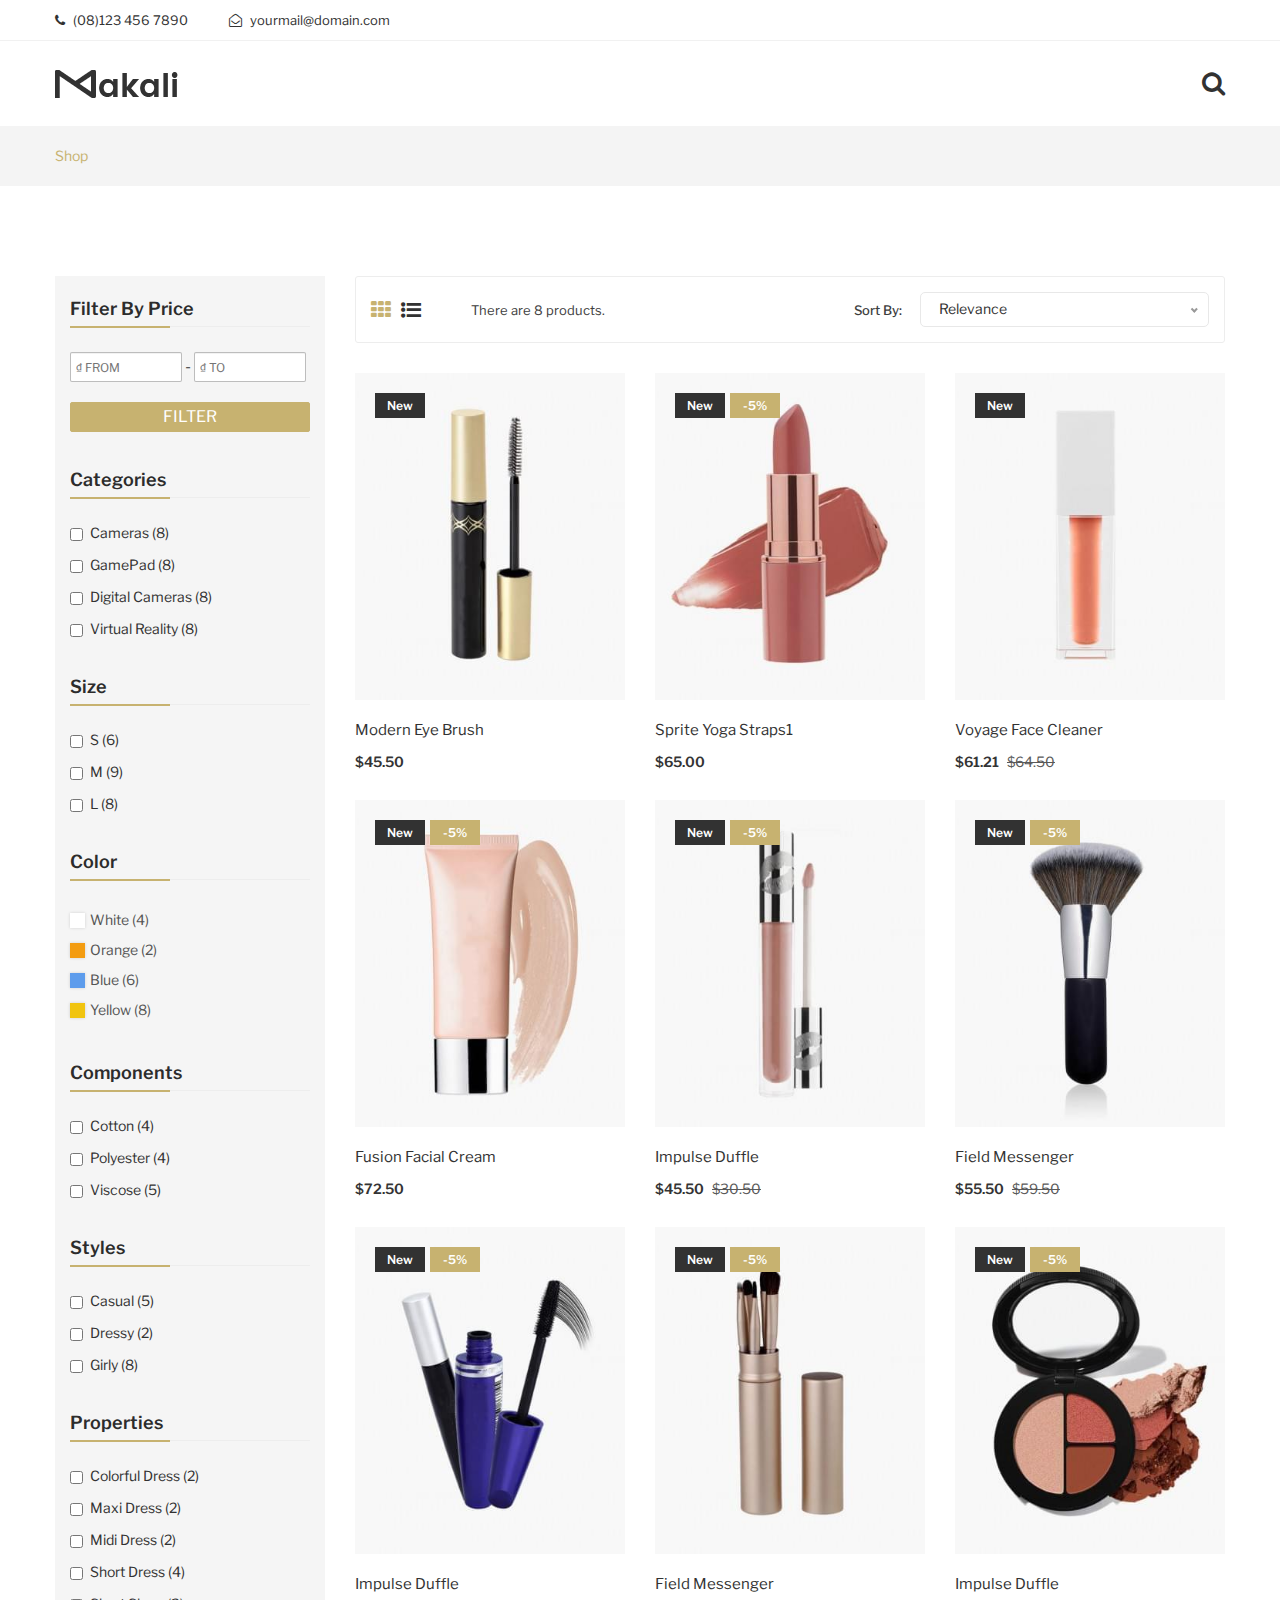
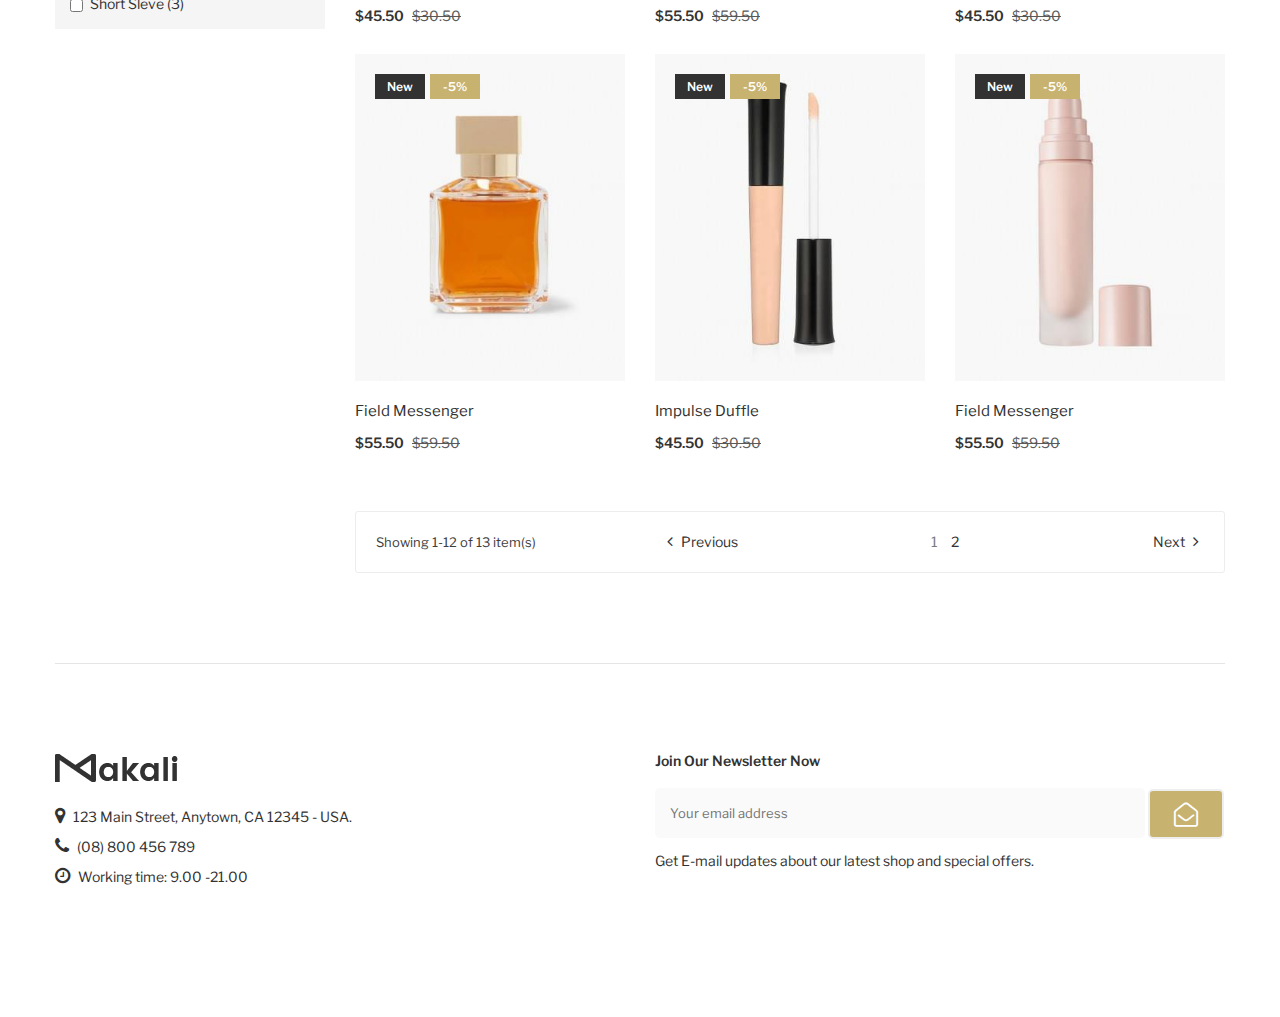
==== commit 5581567e: "edit filter price and product varidation" ====
--- a/index.html
+++ b/index.html
@@ -4,7 +4,7 @@
 <head>
     <meta charset="utf-8">
     <meta http-equiv="x-ua-compatible" content="ie=edge">
-    <title>Makali - Cosmetics</title>
+    <title>Cosmetics</title>
     <meta name="viewport" content="width=device-width, initial-scale=1, shrink-to-fit=no">
     <!-- Favicons -->
     <link rel="shortcut icon" href="img/favicon.ico">
@@ -102,15 +102,18 @@
                                     <ul>
                                         <!-- Search Box Start Here -->
                                         <li>
-                                            <a href="#">
+                                            <a href="#" class="url-search" target="_blank">
                                                 <span class="fa fa-search"></span>
                                             </a>
-                                            <div class="categorie-search-box ht-dropdown">
+                                            <div class="categorie-search-box ht-dropdown search-input">
                                                 <form action="#">
                                                     <input type="text" name="search" placeholder="Search our catalog">
-                                                    <button>
+                                                    <button class="icon-search-top">
                                                         <span class="fa fa-search"></span>
                                                     </button>
+                                                    <div class="autocom-box">
+                                                        <!-- here list are inserted from javascript -->
+                                                    </div>
                                                 </form>
                                             </div>
                                         </li>
@@ -123,712 +126,728 @@
                         <!-- Row End -->
                         <!-- Mobile Menu Start Here -->
 
-                        </div>
-                        <!-- Mobile Menu End Here -->
                     </div>
-                    <!-- Container End -->
+                    <!-- Mobile Menu End Here -->
                 </div>
+                <!-- Container End -->
             </div>
-            <!-- Header Middle End Here -->
-        </header>
-        <!-- Main Header Area Three End Here -->
-
-        <!-- Main Header Area End Here -->
-        <!-- Breadcrumb Area Start Here -->
-        <div class="breadcrumb-area">
-            <div class="container">
-                <ol class="breadcrumb breadcrumb-list">
-                    <li class="breadcrumb-item active">shop</li>
-                </ol>
+    </div>
+    <!-- Header Middle End Here -->
+    </header>
+    <!-- Main Header Area Three End Here -->
+
+    <!-- Main Header Area End Here -->
+    <!-- Breadcrumb Area Start Here -->
+    <div class="breadcrumb-area">
+        <div class="container">
+            <ol class="breadcrumb breadcrumb-list">
+                <li class="breadcrumb-item active">shop</li>
+            </ol>
+        </div>
+    </div>
+    <!-- Breadcrumb Area End Here -->
+    <!-- Shop Page Start -->
+    <div class="main-shop-page ptb-90">
+        <div class="container">
+            <!-- Row End -->
+            <div class="row">
+                <!-- Sidebar Shopping Option Start -->
+                <div class="col-lg-3 order-2 order-lg-1 mt-all-40">
+                    <div class="sidebar shop-sidebar">
+                        <!-- Price Filter Options Start -->
+                        <div class="search-range-price-filter mb-30">
+                            <h3 class="sidebar-title">filter by price</h3>
+                            <form action="#" class="">
+                                <div class="price-range-filter__inputs">
+                                    <input type="text" maxlength="13" class="price-range-filter__input" placeholder="₫ FROM" value="">
+                                    <span> - </span>
+                                    <input type="text" maxlength="13" class="price-range-filter__input" placeholder="₫ TO" value="">
+                                </div>
+
+                                <button class="button-solid button-solid--primary ">Filter</button>
+                            </form>
+                        </div>
+                        <!-- Price Filter Options End -->
+                        <!-- Sidebar Categorie Start -->
+                        <div class="sidebar-categorie mb-30">
+                            <h3 class="sidebar-title">categories</h3>
+                            <ul class="sidbar-style">
+                                <li class="form-check">
+                                    <input class="form-check-input" value="#" id="camera" type="checkbox">
+                                    <label class="form-check-label" for="camera">Cameras (8)</label>
+                                </li>
+                                <li class="form-check">
+                                    <input class="form-check-input" value="#" id="GamePad" type="checkbox">
+                                    <label class="form-check-label" for="GamePad">GamePad (8)</label>
+                                </li>
+                                <li class="form-check">
+                                    <input class="form-check-input" value="#" id="Digital" type="checkbox">
+                                    <label class="form-check-label" for="Digital">Digital Cameras (8)</label>
+                                </li>
+                                <li class="form-check">
+                                    <input class="form-check-input" value="#" id="Virtual" type="checkbox">
+                                    <label class="form-check-label" for="Virtual"> Virtual Reality (8) </label>
+                                </li>
+                            </ul>
+                        </div>
+                        <!-- Sidebar Categorie Start -->
+                        <!-- Product Size Start -->
+                        <div class="size mb-30">
+                            <h3 class="sidebar-title">size</h3>
+                            <ul class="size-list sidbar-style">
+                                <li class="form-check">
+                                    <input class="form-check-input" value="" id="small" type="checkbox">
+                                    <label class="form-check-label" for="small">S (6)</label>
+                                </li>
+                                <li class="form-check">
+                                    <input class="form-check-input" value="" id="medium" type="checkbox">
+                                    <label class="form-check-label" for="medium">M (9)</label>
+                                </li>
+                                <li class="form-check">
+                                    <input class="form-check-input" value="" id="large" type="checkbox">
+                                    <label class="form-check-label" for="large">L (8)</label>
+                                </li>
+                            </ul>
+                        </div>
+                        <!-- Product Size End -->
+                        <!-- Product Color Start -->
+                        <div class="color mb-30">
+                            <h3 class="sidebar-title">color</h3>
+                            <ul class="color-option sidbar-style">
+                                <li>
+                                    <span class="white"></span>
+                                    <a href="#">white (4)</a>
+                                </li>
+                                <li>
+                                    <span class="orange"></span>
+                                    <a href="#">Orange (2)</a>
+                                </li>
+                                <li>
+                                    <span class="blue"></span>
+                                    <a href="#">Blue (6)</a>
+                                </li>
+                                <li>
+                                    <span class="yellow"></span>
+                                    <a href="#">Yellow (8)</a>
+                                </li>
+                            </ul>
+                        </div>
+                        <!-- Product Color End -->
+                        <!-- Sidebar Categorie Start -->
+                        <div class="sidebar-categorie mb-30">
+                            <h3 class="sidebar-title">Components</h3>
+                            <ul class="sidbar-style">
+                                <li class="form-check">
+                                    <input class="form-check-input" value="#" type="checkbox">
+                                    <label class="form-check-label">cotton (4)</label>
+                                </li>
+                                <li class="form-check">
+                                    <input class="form-check-input" value="#" type="checkbox">
+                                    <label class="form-check-label">polyester (4)</label>
+                                </li>
+                                <li class="form-check">
+                                    <input class="form-check-input" value="#" type="checkbox">
+                                    <label class="form-check-label">Viscose (5)</label>
+                                </li>
+                            </ul>
+                        </div>
+                        <!-- Sidebar Categorie Start -->
+                        <!-- Sidebar Categorie Start -->
+                        <div class="sidebar-categorie mb-30">
+                            <h3 class="sidebar-title">Styles</h3>
+                            <ul class="sidbar-style">
+                                <li class="form-check">
+                                    <input class="form-check-input" value="#" type="checkbox">
+                                    <label class="form-check-label">casual (5)</label>
+                                </li>
+                                <li class="form-check">
+                                    <input class="form-check-input" value="#" type="checkbox">
+                                    <label class="form-check-label">dressy (2)</label>
+                                </li>
+                                <li class="form-check">
+                                    <input class="form-check-input" value="#" type="checkbox">
+                                    <label class="form-check-label">girly (8)</label>
+                                </li>
+                            </ul>
+                        </div>
+                        <!-- Sidebar Categorie Start -->
+                        <!-- Sidebar Categorie Start -->
+                        <div class="sidebar-categorie">
+                            <h3 class="sidebar-title">Properties</h3>
+                            <ul class="sidbar-style">
+                                <li class="form-check">
+                                    <input class="form-check-input" value="#" type="checkbox">
+                                    <label class="form-check-label">colorful dress (2)</label>
+                                </li>
+                                <li class="form-check">
+                                    <input class="form-check-input" value="#" type="checkbox">
+                                    <label class="form-check-label">maxi dress (2)</label>
+                                </li>
+                                <li class="form-check">
+                                    <input class="form-check-input" value="#" type="checkbox">
+                                    <label class="form-check-label">midi dress (2)</label>
+                                </li>
+                                <li class="form-check">
+                                    <input class="form-check-input" value="#" type="checkbox">
+                                    <label class="form-check-label">short dress (4) </label>
+                                </li>
+                                <li class="form-check">
+                                    <input class="form-check-input" value="#" type="checkbox">
+                                    <label class="form-check-label">short sleve (3) </label>
+                                </li>
+                            </ul>
+                        </div>
+                        <!-- Sidebar Categorie Start -->
+                    </div>
+                    <!-- Single Banner Start -->
+
+                </div>
+                <!-- Sidebar Shopping Option End -->
+                <!-- Product Categorie List Start -->
+                <div class="col-lg-9 order-1 order-lg-2">
+                    <!-- Grid & List View Start -->
+                    <div
+                        class="grid-list-top border-default universal-padding d-md-flex justify-content-md-between align-items-center mb-30">
+                        <div class="grid-list-view d-flex align-items-center  mb-sm-15">
+                            <ul class="nav tabs-area d-flex align-items-center">
+                                <li><a class="active" data-toggle="tab" href="#grid-view"><i class="fa fa-th"></i></a>
+                                </li>
+                                <li><a data-toggle="tab" href="#list-view"><i class="fa fa-list-ul"></i></a></li>
+                            </ul>
+                            <span class="show-items">There are 8 products.</span>
+                        </div>
+                        <!-- Toolbar Short Area Start -->
+                        <div class="main-toolbar-sorter clearfix">
+                            <div class="toolbar-sorter d-md-flex align-items-center">
+                                <label>Sort By:</label>
+                                <select class="sorter wide">
+                                    <option value="Position">Relevance</option>
+                                    <option value="Product Name">Neme, A to Z</option>
+                                    <option value="Product Name">Neme, Z to A</option>
+                                    <option value="Price">Price low to heigh</option>
+                                    <option value="Price">Price heigh to low</option>
+                                </select>
+                            </div>
+                        </div>
+                        <!-- Toolbar Short Area End -->
+                    </div>
+                    <!-- Grid & List View End -->
+                    <div class="shop-area mb-all-40">
+                        <!-- Grid & List Main Area End -->
+                        <div class="tab-content">
+                            <div id="grid-view" class="tab-pane fade show active">
+                                <div class="row border-hover-effect ">
+                                    <div class="col-lg-4 col-md-4 col-sm-6 col-6">
+                                        <!-- Single Product Start Here -->
+                                        <div class="single-makal-product">
+                                            <div class="pro-img">
+                                                <a href="product-details.html">
+                                                    <img src="img/products/cosmetic/1.jpg" alt="product-img">
+                                                </a>
+                                                <span class="sticker-new">new</span>
+
+                                            </div>
+                                            <div class="pro-content">
+                                                <h4 class="pro-title">
+                                                    <a href="product-details.html">Modern Eye Brush</a>
+                                                </h4>
+                                                <p>
+                                                    <span class="price">$45.50</span>
+                                                </p>
+
+                                            </div>
+                                        </div>
+                                        <!-- Single Product End Here -->
+                                    </div>
+                                    <div class="col-lg-4 col-md-4 col-sm-6 col-6">
+                                        <!-- Single Product Start Here -->
+                                        <div class="single-makal-product">
+                                            <div class="pro-img">
+                                                <a href="product-details.html">
+                                                    <img src="img/products/cosmetic/2.jpg" alt="product-img">
+                                                </a>
+                                                <span class="sticker-new">new</span>
+                                                <span class="sticker-sale">-5%</span>
+
+                                            </div>
+                                            <div class="pro-content">
+                                                <h4 class="pro-title">
+                                                    <a href="product-details.html">Sprite Yoga Straps1</a>
+                                                </h4>
+                                                <p>
+                                                    <span class="price">$65.00</span>
+                                                </p>
+
+                                            </div>
+                                        </div>
+                                        <!-- Single Product End Here -->
+                                    </div>
+                                    <div class="col-lg-4 col-md-4 col-sm-6 col-6">
+                                        <!-- Single Product Start Here -->
+                                        <div class="single-makal-product">
+                                            <div class="pro-img">
+                                                <a href="product-details.html">
+                                                    <img src="img/products/cosmetic/3.jpg" alt="product-img">
+                                                </a>
+                                                <span class="sticker-new">new</span>
+
+                                            </div>
+                                            <div class="pro-content">
+                                                <h4 class="pro-title">
+                                                    <a href="product-details.html">Voyage face cleaner</a>
+                                                </h4>
+                                                <p>
+                                                    <span class="price">$61.21</span>
+                                                    <span class="prev-price">$64.50</span>
+                                                </p>
+
+                                            </div>
+                                        </div>
+                                        <!-- Single Product End Here -->
+                                    </div>
+                                    <div class="col-lg-4 col-md-4 col-sm-6 col-6">
+                                        <!-- Single Product Start Here -->
+                                        <div class="single-makal-product">
+                                            <div class="pro-img">
+                                                <a href="product-details.html">
+                                                    <img src="img/products/cosmetic/4.jpg" alt="product-img">
+                                                </a>
+                                                <span class="sticker-new">new</span>
+                                                <span class="sticker-sale">-5%</span>
+
+                                            </div>
+                                            <div class="pro-content">
+                                                <h4 class="pro-title">
+                                                    <a href="product-details.html">Fusion facial cream</a>
+                                                </h4>
+                                                <p>
+                                                    <span class="price">$72.50</span>
+                                                </p>
+
+                                            </div>
+                                        </div>
+                                        <!-- Single Product End Here -->
+                                    </div>
+                                    <div class="col-lg-4 col-md-4 col-sm-6 col-6">
+                                        <!-- Single Product Start Here -->
+                                        <div class="single-makal-product">
+                                            <div class="pro-img">
+                                                <a href="product-details.html">
+                                                    <img src="img/products/cosmetic/5.jpg" alt="product-img">
+                                                </a>
+                                                <span class="sticker-new">new</span>
+                                                <span class="sticker-sale">-5%</span>
+
+                                            </div>
+                                            <div class="pro-content">
+                                                <h4 class="pro-title">
+                                                    <a href="product-details.html">Impulse Duffle</a>
+                                                </h4>
+                                                <p>
+                                                    <span class="price">$45.50</span>
+                                                    <span class="prev-price">$30.50</span>
+                                                </p>
+
+                                            </div>
+                                        </div>
+                                        <!-- Single Product End Here -->
+                                    </div>
+                                    <div class="col-lg-4 col-md-4 col-sm-6 col-6">
+                                        <!-- Single Product Start Here -->
+                                        <div class="single-makal-product">
+                                            <div class="pro-img">
+                                                <a href="product-details.html">
+                                                    <img src="img/products/cosmetic/6.jpg" alt="product-img">
+                                                </a>
+                                                <span class="sticker-new">new</span>
+                                                <span class="sticker-sale">-5%</span>
+
+                                            </div>
+                                            <div class="pro-content">
+                                                <h4 class="pro-title">
+                                                    <a href="product-details.html">Field Messenger</a>
+                                                </h4>
+                                                <p>
+                                                    <span class="price">$55.50</span>
+                                                    <span class="prev-price">$59.50</span>
+                                                </p>
+
+                                            </div>
+                                        </div>
+                                        <!-- Single Product End Here -->
+                                    </div>
+                                    <div class="col-lg-4 col-md-4 col-sm-6 col-6">
+                                        <!-- Single Product Start Here -->
+                                        <div class="single-makal-product">
+                                            <div class="pro-img">
+                                                <a href="product-details.html">
+                                                    <img src="img/products/cosmetic/12.jpg" alt="product-img">
+                                                </a>
+                                                <span class="sticker-new">new</span>
+                                                <span class="sticker-sale">-5%</span>
+
+                                            </div>
+                                            <div class="pro-content">
+                                                <h4 class="pro-title">
+                                                    <a href="product-details.html">Impulse Duffle</a>
+                                                </h4>
+                                                <p>
+                                                    <span class="price">$45.50</span>
+                                                    <span class="prev-price">$30.50</span>
+                                                </p>
+
+                                            </div>
+                                        </div>
+                                        <!-- Single Product End Here -->
+                                    </div>
+                                    <div class="col-lg-4 col-md-4 col-sm-6 col-6">
+                                        <!-- Single Product Start Here -->
+                                        <div class="single-makal-product">
+                                            <div class="pro-img">
+                                                <a href="product-details.html">
+                                                    <img src="img/products/cosmetic/10.jpg" alt="product-img">
+                                                </a>
+                                                <span class="sticker-new">new</span>
+                                                <span class="sticker-sale">-5%</span>
+
+                                            </div>
+                                            <div class="pro-content">
+                                                <h4 class="pro-title">
+                                                    <a href="product-details.html">Field Messenger</a>
+                                                </h4>
+                                                <p>
+                                                    <span class="price">$55.50</span>
+                                                    <span class="prev-price">$59.50</span>
+                                                </p>
+
+                                            </div>
+                                        </div>
+                                        <!-- Single Product End Here -->
+                                    </div>
+                                    <div class="col-lg-4 col-md-4 col-sm-6 col-6">
+                                        <!-- Single Product Start Here -->
+                                        <div class="single-makal-product">
+                                            <div class="pro-img">
+                                                <a href="product-details.html">
+                                                    <img src="img/products/cosmetic/7.jpg" alt="product-img">
+                                                </a>
+                                                <span class="sticker-new">new</span>
+                                                <span class="sticker-sale">-5%</span>
+
+                                            </div>
+                                            <div class="pro-content">
+                                                <h4 class="pro-title">
+                                                    <a href="product-details.html">Impulse Duffle</a>
+                                                </h4>
+                                                <p>
+                                                    <span class="price">$45.50</span>
+                                                    <span class="prev-price">$30.50</span>
+                                                </p>
+
+                                            </div>
+                                        </div>
+                                        <!-- Single Product End Here -->
+                                    </div>
+                                    <div class="col-lg-4 col-md-4 col-sm-6 col-6">
+                                        <!-- Single Product Start Here -->
+                                        <div class="single-makal-product">
+                                            <div class="pro-img">
+                                                <a href="product-details.html">
+                                                    <img src="img/products/cosmetic/11.jpg" alt="product-img">
+                                                </a>
+                                                <span class="sticker-new">new</span>
+                                                <span class="sticker-sale">-5%</span>
+
+                                            </div>
+                                            <div class="pro-content">
+                                                <h4 class="pro-title">
+                                                    <a href="product-details.html">Field Messenger</a>
+                                                </h4>
+                                                <p>
+                                                    <span class="price">$55.50</span>
+                                                    <span class="prev-price">$59.50</span>
+                                                </p>
+
+                                            </div>
+                                        </div>
+                                        <!-- Single Product End Here -->
+                                    </div>
+                                    <div class="col-lg-4 col-md-4 col-sm-6 col-6">
+                                        <!-- Single Product Start Here -->
+                                        <div class="single-makal-product">
+                                            <div class="pro-img">
+                                                <a href="product-details.html">
+                                                    <img src="img/products/cosmetic/8.jpg" alt="product-img">
+                                                </a>
+                                                <span class="sticker-new">new</span>
+                                                <span class="sticker-sale">-5%</span>
+
+                                            </div>
+                                            <div class="pro-content">
+                                                <h4 class="pro-title">
+                                                    <a href="product-details.html">Impulse Duffle</a>
+                                                </h4>
+                                                <p>
+                                                    <span class="price">$45.50</span>
+                                                    <span class="prev-price">$30.50</span>
+                                                </p>
+
+                                            </div>
+                                        </div>
+                                        <!-- Single Product End Here -->
+                                    </div>
+                                    <div class="col-lg-4 col-md-4 col-sm-6 col-6">
+                                        <!-- Single Product Start Here -->
+                                        <div class="single-makal-product">
+                                            <div class="pro-img">
+                                                <a href="product-details.html">
+                                                    <img src="img/products/cosmetic/9.jpg" alt="product-img">
+                                                </a>
+                                                <span class="sticker-new">new</span>
+                                                <span class="sticker-sale">-5%</span>
+
+                                            </div>
+                                            <div class="pro-content">
+                                                <h4 class="pro-title">
+                                                    <a href="product-details.html">Field Messenger</a>
+                                                </h4>
+                                                <p>
+                                                    <span class="price">$55.50</span>
+                                                    <span class="prev-price">$59.50</span>
+                                                </p>
+
+                                            </div>
+                                        </div>
+                                        <!-- Single Product End Here -->
+                                    </div>
+                                </div>
+                                <!-- Row End -->
+                            </div>
+                            <!-- #grid view End -->
+                            <div id="list-view" class="tab-pane fade fix">
+                                <!-- Single Product Start Here -->
+                                <div class="single-makal-product">
+                                    <div class="pro-img">
+                                        <a href="product-details.html"><img src="img/products/cosmetic/1.jpg"
+                                                alt="product-img"></a>
+                                        <span class="sticker-new">new</span>
+                                    </div>
+                                    <div class="pro-content">
+                                        <h4 class="pro-title"><a href="product-details.html">Modern Eye Brush</a>
+                                        </h4>
+
+                                        <p><span class="price">$55.50</span><span class="prev-price">$59.50</span>
+                                        </p>
+                                        <p>New Look eye Material with high neckline. Soft and stretchy material for
+                                            a comfortable fit. Accessorize with a straw hat and you're ready for
+                                            summer!</p>
+                                    </div>
+                                </div>
+                                <!-- Single Product End Here -->
+                                <!-- Single Product Start Here -->
+                                <div class="single-makal-product">
+                                    <div class="pro-img">
+                                        <a href="product-details.html"><img src="img/products/cosmetic/2.jpg"
+                                                alt="product-img"></a>
+                                        <span class="sticker-new">new</span>
+                                    </div>
+                                    <div class="pro-content">
+                                        <h4 class="pro-title"><a href="product-details.html">Sprite Yoga Straps1</a>
+                                        </h4>
+
+                                        <p><span class="price">$29.99</span><span class="prev-price">$24.00</span>
+                                        </p>
+                                        <p>Accessorize with a straw hat and you're ready for summer! New Look eye
+                                            Material with high neckline. Soft and stretchy material for a
+                                            comfortable fit. </p>
+                                    </div>
+                                </div>
+                                <!-- Single Product End Here -->
+                                <!-- Single Product Start Here -->
+                                <div class="single-makal-product">
+                                    <div class="pro-img">
+                                        <a href="product-details.html"><img src="img/products/cosmetic/3.jpg"
+                                                alt="product-img"></a>
+                                        <span class="sticker-new">new</span>
+                                    </div>
+                                    <div class="pro-content">
+                                        <h4 class="pro-title"><a href="product-details.html">Voyage face cleaner</a>
+                                        </h4>
+
+                                        <p><span class="price">$26.99</span><span class="prev-price">$25.50</span>
+                                        </p>
+                                        <p>Soft and stretchy material for a comfortable fit. Accessorize with a
+                                            straw hat and you're ready for summer! New Look eye Material with high
+                                            neckline. </p>
+                                    </div>
+                                </div>
+                                <!-- Single Product End Here -->
+                                <!-- Single Product Start Here -->
+                                <div class="single-makal-product">
+                                    <div class="pro-img">
+                                        <a href="product-details.html"><img src="img/products/cosmetic/4.jpg"
+                                                alt="product-img"></a>
+                                        <span class="sticker-new">new</span>
+                                    </div>
+                                    <div class="pro-content">
+                                        <h4 class="pro-title"><a href="product-details.html">Impulse Duffle</a></h4>
+
+                                        <p><span class="price">$45.50</span><span class="prev-price">$42.50</span>
+                                        </p>
+                                        <p>Soft and stretchy material for a comfortable fit. New Look eye Material
+                                            with high neckline.Accessorize with a straw hat and you're ready for
+                                            summer!</p>
+                                    </div>
+                                </div>
+                                <!-- Single Product End Here -->
+                                <!-- Single Product Start Here -->
+                                <div class="single-makal-product">
+                                    <div class="pro-img">
+                                        <a href="product-details.html"><img src="img/products/cosmetic/5.jpg"
+                                                alt="product-img"></a>
+                                        <span class="sticker-new">new</span>
+                                    </div>
+                                    <div class="pro-content">
+                                        <h4 class="pro-title"><a href="product-details.html">Field Messenger</a>
+                                        </h4>
+
+                                        <p><span class="price">$20.00</span><span class="prev-price">$17.50</span>
+                                        </p>
+                                        <p>Soft and stretchy material for a comfortable fit. Accessorize with a
+                                            straw hat and you're ready for summer! New Look eye Material with high
+                                            neckline.</p>
+                                    </div>
+                                </div>
+                                <!-- Single Product End Here -->
+                                <!-- Single Product Start Here -->
+                                <div class="single-makal-product">
+                                    <div class="pro-img">
+                                        <a href="product-details.html"><img src="img/products/cosmetic/8.jpg"
+                                                alt="product-img"></a>
+                                        <span class="sticker-new">new</span>
+                                    </div>
+                                    <div class="pro-content">
+                                        <h4 class="pro-title"><a href="product-details.html">Impulse Duffle</a></h4>
+
+                                        <p><span class="price">$45.50</span><span class="prev-price">$42.50</span>
+                                        </p>
+                                        <p>Soft and stretchy material for a comfortable fit. New Look eye Material
+                                            with high neckline.Accessorize with a straw hat and you're ready for
+                                            summer!</p>
+                                    </div>
+                                </div>
+                                <!-- Single Product End Here -->
+                                <!-- Single Product Start Here -->
+                                <div class="single-makal-product">
+                                    <div class="pro-img">
+                                        <a href="product-details.html"><img src="img/products/cosmetic/6.jpg"
+                                                alt="product-img"></a>
+                                        <span class="sticker-new">new</span>
+                                    </div>
+                                    <div class="pro-content">
+                                        <h4 class="pro-title"><a href="product-details.html">Field Messenger</a>
+                                        </h4>
+
+                                        <p><span class="price">$20.00</span><span class="prev-price">$17.50</span>
+                                        </p>
+                                        <p>Soft and stretchy material for a comfortable fit. Accessorize with a
+                                            straw hat and you're ready for summer! New Look eye Material with high
+                                            neckline.</p>
+                                    </div>
+                                </div>
+                                <!-- Single Product End Here -->
+                            </div>
+                            <!-- #list view End -->
+                        </div>
+                        <!-- Grid & List Main Area End -->
+                    </div>
+                    <!-- Shop Breadcrumb Area Start -->
+                    <div class="shop-breadcrumb-area border-default mt-30">
+                        <div class="row">
+                            <div class="col-lg-4 col-md-4 col-sm-5">
+                                <span class="show-items">Showing 1-12 of 13 item(s) </span>
+                            </div>
+                            <div class="col-lg-8 col-md-8 col-sm-7">
+                                <ul class="pfolio-breadcrumb-list text-center">
+                                    <li class="float-left prev"><a href="#"><i class="fa fa-angle-left"
+                                                aria-hidden="true"></i>Previous</a></li>
+                                    <li class="active"><a href="#">1</a></li>
+                                    <li><a href="#">2</a></li>
+                                    <li class="float-right next"><a href="#">Next<i class="fa fa-angle-right"
+                                                aria-hidden="true"></i></a></li>
+                                </ul>
+                            </div>
+                        </div>
+                    </div>
+                    <!-- Shop Breadcrumb Area End -->
+                </div>
+                <!-- product Categorie List End -->
             </div>
+            <!-- Row End -->
         </div>
-        <!-- Breadcrumb Area End Here -->
-        <!-- Shop Page Start -->
-        <div class="main-shop-page ptb-90">
-            <div class="container">
-                <!-- Row End -->
+        <!-- Container End -->
+    </div>
+    <!-- Shop Page End -->
+    <!-- Footer Area Start Here -->
+    <footer class="pb-35">
+        <div class="container">
+            <!-- Footer Middle Start -->
+            <div class="footer-middle ptb-90">
                 <div class="row">
-                    <!-- Sidebar Shopping Option Start -->
-                    <div class="col-lg-3 order-2 order-lg-1 mt-all-40">
-                        <div class="sidebar shop-sidebar">
-                            <!-- Price Filter Options Start -->
-                            <div class="search-filter mb-30">
-                                <h3 class="sidebar-title">filter by price</h3>
-                                <form action="#" class="slider-sidebar">
-                                    <div id="slider-range"></div>
-                                    <input type="text" id="amount" class="amount-range" readonly>
-                                </form>
-                            </div>
-                            <!-- Price Filter Options End -->
-                            <!-- Sidebar Categorie Start -->
-                            <div class="sidebar-categorie mb-30">
-                                <h3 class="sidebar-title">categories</h3>
-                                <ul class="sidbar-style">
-                                    <li class="form-check">
-                                        <input class="form-check-input" value="#" id="camera" type="checkbox">
-                                        <label class="form-check-label" for="camera">Cameras (8)</label>
+                    <!-- Single Footer Start -->
+                    <div class="col-lg-6 col-md-6 mb-all-30">
+                        <div class="single-footer">
+                            <div class="footer-logo mb-20">
+                                <a href="#"><img class="img" src="img/logo/logo.png" alt="logo-img"></a>
+                            </div>
+                            <div class="footer-content">
+                                <ul class="footer-list first-content">
+                                    <li><i class="fa fa-map-marker"></i>123 Main Street, Anytown, CA 12345 - USA.
                                     </li>
-                                    <li class="form-check">
-                                        <input class="form-check-input" value="#" id="GamePad" type="checkbox">
-                                        <label class="form-check-label" for="GamePad">GamePad (8)</label>
-                                    </li>
-                                    <li class="form-check">
-                                        <input class="form-check-input" value="#" id="Digital" type="checkbox">
-                                        <label class="form-check-label" for="Digital">Digital Cameras (8)</label>
-                                    </li>
-                                    <li class="form-check">
-                                        <input class="form-check-input" value="#" id="Virtual" type="checkbox">
-                                        <label class="form-check-label" for="Virtual"> Virtual Reality (8) </label>
-                                    </li>
+                                    <li><i class="fa fa-phone"></i>(08) 800 456 789</li>
+                                    <li><i class="fa fa-clock-o"></i>Working time: 9.00 -21.00</li>
+
                                 </ul>
                             </div>
-                            <!-- Sidebar Categorie Start -->
-                            <!-- Product Size Start -->
-                            <div class="size mb-30">
-                                <h3 class="sidebar-title">size</h3>
-                                <ul class="size-list sidbar-style">
-                                    <li class="form-check">
-                                        <input class="form-check-input" value="" id="small" type="checkbox">
-                                        <label class="form-check-label" for="small">S (6)</label>
-                                    </li>
-                                    <li class="form-check">
-                                        <input class="form-check-input" value="" id="medium" type="checkbox">
-                                        <label class="form-check-label" for="medium">M (9)</label>
-                                    </li>
-                                    <li class="form-check">
-                                        <input class="form-check-input" value="" id="large" type="checkbox">
-                                        <label class="form-check-label" for="large">L (8)</label>
-                                    </li>
-                                </ul>
-                            </div>
-                            <!-- Product Size End -->
-                            <!-- Product Color Start -->
-                            <div class="color mb-30">
-                                <h3 class="sidebar-title">color</h3>
-                                <ul class="color-option sidbar-style">
-                                    <li>
-                                        <span class="white"></span>
-                                        <a href="#">white (4)</a>
-                                    </li>
-                                    <li>
-                                        <span class="orange"></span>
-                                        <a href="#">Orange (2)</a>
-                                    </li>
-                                    <li>
-                                        <span class="blue"></span>
-                                        <a href="#">Blue (6)</a>
-                                    </li>
-                                    <li>
-                                        <span class="yellow"></span>
-                                        <a href="#">Yellow (8)</a>
-                                    </li>
-                                </ul>
-                            </div>
-                            <!-- Product Color End -->
-                            <!-- Sidebar Categorie Start -->
-                            <div class="sidebar-categorie mb-30">
-                                <h3 class="sidebar-title">Components</h3>
-                                <ul class="sidbar-style">
-                                    <li class="form-check">
-                                        <input class="form-check-input" value="#" type="checkbox">
-                                        <label class="form-check-label">cotton (4)</label>
-                                    </li>
-                                    <li class="form-check">
-                                        <input class="form-check-input" value="#" type="checkbox">
-                                        <label class="form-check-label">polyester (4)</label>
-                                    </li>
-                                    <li class="form-check">
-                                        <input class="form-check-input" value="#" type="checkbox">
-                                        <label class="form-check-label">Viscose (5)</label>
-                                    </li>
-                                </ul>
-                            </div>
-                            <!-- Sidebar Categorie Start -->
-                            <!-- Sidebar Categorie Start -->
-                            <div class="sidebar-categorie mb-30">
-                                <h3 class="sidebar-title">Styles</h3>
-                                <ul class="sidbar-style">
-                                    <li class="form-check">
-                                        <input class="form-check-input" value="#" type="checkbox">
-                                        <label class="form-check-label">casual (5)</label>
-                                    </li>
-                                    <li class="form-check">
-                                        <input class="form-check-input" value="#" type="checkbox">
-                                        <label class="form-check-label">dressy (2)</label>
-                                    </li>
-                                    <li class="form-check">
-                                        <input class="form-check-input" value="#" type="checkbox">
-                                        <label class="form-check-label">girly (8)</label>
-                                    </li>
-                                </ul>
-                            </div>
-                            <!-- Sidebar Categorie Start -->
-                            <!-- Sidebar Categorie Start -->
-                            <div class="sidebar-categorie">
-                                <h3 class="sidebar-title">Properties</h3>
-                                <ul class="sidbar-style">
-                                    <li class="form-check">
-                                        <input class="form-check-input" value="#" type="checkbox">
-                                        <label class="form-check-label">colorful dress (2)</label>
-                                    </li>
-                                    <li class="form-check">
-                                        <input class="form-check-input" value="#" type="checkbox">
-                                        <label class="form-check-label">maxi dress (2)</label>
-                                    </li>
-                                    <li class="form-check">
-                                        <input class="form-check-input" value="#" type="checkbox">
-                                        <label class="form-check-label">midi dress (2)</label>
-                                    </li>
-                                    <li class="form-check">
-                                        <input class="form-check-input" value="#" type="checkbox">
-                                        <label class="form-check-label">short dress (4) </label>
-                                    </li>
-                                    <li class="form-check">
-                                        <input class="form-check-input" value="#" type="checkbox">
-                                        <label class="form-check-label">short sleve (3) </label>
-                                    </li>
-                                </ul>
-                            </div>
-                            <!-- Sidebar Categorie Start -->
-                        </div>
-                        <!-- Single Banner Start -->
-
+                        </div>
                     </div>
-                    <!-- Sidebar Shopping Option End -->
-                    <!-- Product Categorie List Start -->
-                    <div class="col-lg-9 order-1 order-lg-2">
-                        <!-- Grid & List View Start -->
-                        <div class="grid-list-top border-default universal-padding d-md-flex justify-content-md-between align-items-center mb-30">
-                            <div class="grid-list-view d-flex align-items-center  mb-sm-15">
-                                <ul class="nav tabs-area d-flex align-items-center">
-                                    <li><a class="active" data-toggle="tab" href="#grid-view"><i
-                                                class="fa fa-th"></i></a></li>
-                                    <li><a data-toggle="tab" href="#list-view"><i class="fa fa-list-ul"></i></a></li>
-                                </ul>
-                                <span class="show-items">There are 8 products.</span>
-                            </div>
-                            <!-- Toolbar Short Area Start -->
-                            <div class="main-toolbar-sorter clearfix">
-                                <div class="toolbar-sorter d-md-flex align-items-center">
-                                    <label>Sort By:</label>
-                                    <select class="sorter wide">
-                                        <option value="Position">Relevance</option>
-                                        <option value="Product Name">Neme, A to Z</option>
-                                        <option value="Product Name">Neme, Z to A</option>
-                                        <option value="Price">Price low to heigh</option>
-                                        <option value="Price">Price heigh to low</option>
-                                    </select>
-                                </div>
-                            </div>
-                            <!-- Toolbar Short Area End -->
-                        </div>
-                        <!-- Grid & List View End -->
-                        <div class="shop-area mb-all-40">
-                            <!-- Grid & List Main Area End -->
-                            <div class="tab-content">
-                                <div id="grid-view" class="tab-pane fade show active">
-                                    <div class="row border-hover-effect ">
-                                        <div class="col-lg-4 col-md-4 col-sm-6 col-6">
-                                            <!-- Single Product Start Here -->
-                                            <div class="single-makal-product">
-                                                <div class="pro-img">
-                                                    <a href="product-details.html">
-                                                        <img src="img/products/cosmetic/1.jpg" alt="product-img">
-                                                    </a>
-                                                    <span class="sticker-new">new</span>
-
-                                                </div>
-                                                <div class="pro-content">
-                                                    <h4 class="pro-title">
-                                                        <a href="product-details.html">Modern Eye Brush</a>
-                                                    </h4>
-                                                    <p>
-                                                        <span class="price">$45.50</span>
-                                                    </p>
-                                                   
-                                                </div>
-                                            </div>
-                                            <!-- Single Product End Here -->
-                                        </div>
-                                        <div class="col-lg-4 col-md-4 col-sm-6 col-6">
-                                            <!-- Single Product Start Here -->
-                                            <div class="single-makal-product">
-                                                <div class="pro-img">
-                                                    <a href="product-details.html">
-                                                        <img src="img/products/cosmetic/2.jpg" alt="product-img">
-                                                    </a>
-                                                    <span class="sticker-new">new</span>
-                                                    <span class="sticker-sale">-5%</span>
-
-                                                </div>
-                                                <div class="pro-content">
-                                                    <h4 class="pro-title">
-                                                        <a href="product-details.html">Sprite Yoga Straps1</a>
-                                                    </h4>
-                                                    <p>
-                                                        <span class="price">$65.00</span>
-                                                    </p>
-                                                
-                                                </div>
-                                            </div>
-                                            <!-- Single Product End Here -->
-                                        </div>
-                                        <div class="col-lg-4 col-md-4 col-sm-6 col-6">
-                                            <!-- Single Product Start Here -->
-                                            <div class="single-makal-product">
-                                                <div class="pro-img">
-                                                    <a href="product-details.html">
-                                                        <img src="img/products/cosmetic/3.jpg" alt="product-img">
-                                                    </a>
-                                                    <span class="sticker-new">new</span>
-
-                                                </div>
-                                                <div class="pro-content">
-                                                    <h4 class="pro-title">
-                                                        <a href="product-details.html">Voyage face cleaner</a>
-                                                    </h4>
-                                                    <p>
-                                                        <span class="price">$61.21</span>
-                                                        <span class="prev-price">$64.50</span>
-                                                    </p>
-                                                    
-                                                </div>
-                                            </div>
-                                            <!-- Single Product End Here -->
-                                        </div>
-                                        <div class="col-lg-4 col-md-4 col-sm-6 col-6">
-                                            <!-- Single Product Start Here -->
-                                            <div class="single-makal-product">
-                                                <div class="pro-img">
-                                                    <a href="product-details.html">
-                                                        <img src="img/products/cosmetic/4.jpg" alt="product-img">
-                                                    </a>
-                                                    <span class="sticker-new">new</span>
-                                                    <span class="sticker-sale">-5%</span>
-
-                                                </div>
-                                                <div class="pro-content">
-                                                    <h4 class="pro-title">
-                                                        <a href="product-details.html">Fusion facial cream</a>
-                                                    </h4>
-                                                    <p>
-                                                        <span class="price">$72.50</span>
-                                                    </p>
-                                                   
-                                                </div>
-                                            </div>
-                                            <!-- Single Product End Here -->
-                                        </div>
-                                        <div class="col-lg-4 col-md-4 col-sm-6 col-6">
-                                            <!-- Single Product Start Here -->
-                                            <div class="single-makal-product">
-                                                <div class="pro-img">
-                                                    <a href="product-details.html">
-                                                        <img src="img/products/cosmetic/5.jpg" alt="product-img">
-                                                    </a>
-                                                    <span class="sticker-new">new</span>
-                                                    <span class="sticker-sale">-5%</span>
-
-                                                </div>
-                                                <div class="pro-content">
-                                                    <h4 class="pro-title">
-                                                        <a href="product-details.html">Impulse Duffle</a>
-                                                    </h4>
-                                                    <p>
-                                                        <span class="price">$45.50</span>
-                                                        <span class="prev-price">$30.50</span>
-                                                    </p>
-                                                    
-                                                </div>
-                                            </div>
-                                            <!-- Single Product End Here -->
-                                        </div>
-                                        <div class="col-lg-4 col-md-4 col-sm-6 col-6">
-                                            <!-- Single Product Start Here -->
-                                            <div class="single-makal-product">
-                                                <div class="pro-img">
-                                                    <a href="product-details.html">
-                                                        <img src="img/products/cosmetic/6.jpg" alt="product-img">
-                                                    </a>
-                                                    <span class="sticker-new">new</span>
-                                                    <span class="sticker-sale">-5%</span>
-
-                                                </div>
-                                                <div class="pro-content">
-                                                    <h4 class="pro-title">
-                                                        <a href="product-details.html">Field Messenger</a>
-                                                    </h4>
-                                                    <p>
-                                                        <span class="price">$55.50</span>
-                                                        <span class="prev-price">$59.50</span>
-                                                    </p>
-                                                    
-                                                </div>
-                                            </div>
-                                            <!-- Single Product End Here -->
-                                        </div>
-                                        <div class="col-lg-4 col-md-4 col-sm-6 col-6">
-                                            <!-- Single Product Start Here -->
-                                            <div class="single-makal-product">
-                                                <div class="pro-img">
-                                                    <a href="product-details.html">
-                                                        <img src="img/products/cosmetic/12.jpg" alt="product-img">
-                                                    </a>
-                                                    <span class="sticker-new">new</span>
-                                                    <span class="sticker-sale">-5%</span>
-
-                                                </div>
-                                                <div class="pro-content">
-                                                    <h4 class="pro-title">
-                                                        <a href="product-details.html">Impulse Duffle</a>
-                                                    </h4>
-                                                    <p>
-                                                        <span class="price">$45.50</span>
-                                                        <span class="prev-price">$30.50</span>
-                                                    </p>
-                                                    
-                                                </div>
-                                            </div>
-                                            <!-- Single Product End Here -->
-                                        </div>
-                                        <div class="col-lg-4 col-md-4 col-sm-6 col-6">
-                                            <!-- Single Product Start Here -->
-                                            <div class="single-makal-product">
-                                                <div class="pro-img">
-                                                    <a href="product-details.html">
-                                                        <img src="img/products/cosmetic/10.jpg" alt="product-img">
-                                                    </a>
-                                                    <span class="sticker-new">new</span>
-                                                    <span class="sticker-sale">-5%</span>
-
-                                                </div>
-                                                <div class="pro-content">
-                                                    <h4 class="pro-title">
-                                                        <a href="product-details.html">Field Messenger</a>
-                                                    </h4>
-                                                    <p>
-                                                        <span class="price">$55.50</span>
-                                                        <span class="prev-price">$59.50</span>
-                                                    </p>
-                                                    
-                                                </div>
-                                            </div>
-                                            <!-- Single Product End Here -->
-                                        </div>
-                                        <div class="col-lg-4 col-md-4 col-sm-6 col-6">
-                                            <!-- Single Product Start Here -->
-                                            <div class="single-makal-product">
-                                                <div class="pro-img">
-                                                    <a href="product-details.html">
-                                                        <img src="img/products/cosmetic/7.jpg" alt="product-img">
-                                                    </a>
-                                                    <span class="sticker-new">new</span>
-                                                    <span class="sticker-sale">-5%</span>
-
-                                                </div>
-                                                <div class="pro-content">
-                                                    <h4 class="pro-title">
-                                                        <a href="product-details.html">Impulse Duffle</a>
-                                                    </h4>
-                                                    <p>
-                                                        <span class="price">$45.50</span>
-                                                        <span class="prev-price">$30.50</span>
-                                                    </p>
-                                                  
-                                                </div>
-                                            </div>
-                                            <!-- Single Product End Here -->
-                                        </div>
-                                        <div class="col-lg-4 col-md-4 col-sm-6 col-6">
-                                            <!-- Single Product Start Here -->
-                                            <div class="single-makal-product">
-                                                <div class="pro-img">
-                                                    <a href="product-details.html">
-                                                        <img src="img/products/cosmetic/11.jpg" alt="product-img">
-                                                    </a>
-                                                    <span class="sticker-new">new</span>
-                                                    <span class="sticker-sale">-5%</span>
-
-                                                </div>
-                                                <div class="pro-content">
-                                                    <h4 class="pro-title">
-                                                        <a href="product-details.html">Field Messenger</a>
-                                                    </h4>
-                                                    <p>
-                                                        <span class="price">$55.50</span>
-                                                        <span class="prev-price">$59.50</span>
-                                                    </p>
-                                              
-                                                </div>
-                                            </div>
-                                            <!-- Single Product End Here -->
-                                        </div>
-                                        <div class="col-lg-4 col-md-4 col-sm-6 col-6">
-                                            <!-- Single Product Start Here -->
-                                            <div class="single-makal-product">
-                                                <div class="pro-img">
-                                                    <a href="product-details.html">
-                                                        <img src="img/products/cosmetic/8.jpg" alt="product-img">
-                                                    </a>
-                                                    <span class="sticker-new">new</span>
-                                                    <span class="sticker-sale">-5%</span>
-
-                                                </div>
-                                                <div class="pro-content">
-                                                    <h4 class="pro-title">
-                                                        <a href="product-details.html">Impulse Duffle</a>
-                                                    </h4>
-                                                    <p>
-                                                        <span class="price">$45.50</span>
-                                                        <span class="prev-price">$30.50</span>
-                                                    </p>
-                                                    
-                                                </div>
-                                            </div>
-                                            <!-- Single Product End Here -->
-                                        </div>
-                                        <div class="col-lg-4 col-md-4 col-sm-6 col-6">
-                                            <!-- Single Product Start Here -->
-                                            <div class="single-makal-product">
-                                                <div class="pro-img">
-                                                    <a href="product-details.html">
-                                                        <img src="img/products/cosmetic/9.jpg" alt="product-img">
-                                                    </a>
-                                                    <span class="sticker-new">new</span>
-                                                    <span class="sticker-sale">-5%</span>
-
-                                                </div>
-                                                <div class="pro-content">
-                                                    <h4 class="pro-title">
-                                                        <a href="product-details.html">Field Messenger</a>
-                                                    </h4>
-                                                    <p>
-                                                        <span class="price">$55.50</span>
-                                                        <span class="prev-price">$59.50</span>
-                                                    </p>
-                                                   
-                                                </div>
-                                            </div>
-                                            <!-- Single Product End Here -->
-                                        </div>
-                                    </div>
-                                    <!-- Row End -->
-                                </div>
-                                <!-- #grid view End -->
-                                <div id="list-view" class="tab-pane fade fix">
-                                    <!-- Single Product Start Here -->
-                                    <div class="single-makal-product">
-                                        <div class="pro-img">
-                                            <a href="product-details.html"><img src="img/products/cosmetic/1.jpg" alt="product-img"></a>
-                                            <span class="sticker-new">new</span>
-                                        </div>
-                                        <div class="pro-content">
-                                            <h4 class="pro-title"><a href="product-details.html">Modern Eye Brush</a>
-                                            </h4>
-
-                                            <p><span class="price">$55.50</span><span class="prev-price">$59.50</span>
-                                            </p>
-                                            <p>New Look eye Material with high neckline. Soft and stretchy material for
-                                                a comfortable fit. Accessorize with a straw hat and you're ready for
-                                                summer!</p>
-                                        </div>
-                                    </div>
-                                    <!-- Single Product End Here -->
-                                    <!-- Single Product Start Here -->
-                                    <div class="single-makal-product">
-                                        <div class="pro-img">
-                                            <a href="product-details.html"><img src="img/products/cosmetic/2.jpg" alt="product-img"></a>
-                                            <span class="sticker-new">new</span>
-                                        </div>
-                                        <div class="pro-content">
-                                            <h4 class="pro-title"><a href="product-details.html">Sprite Yoga Straps1</a>
-                                            </h4>
-
-                                            <p><span class="price">$29.99</span><span class="prev-price">$24.00</span>
-                                            </p>
-                                            <p>Accessorize with a straw hat and you're ready for summer! New Look eye
-                                                Material with high neckline. Soft and stretchy material for a
-                                                comfortable fit. </p>
-                                        </div>
-                                    </div>
-                                    <!-- Single Product End Here -->
-                                    <!-- Single Product Start Here -->
-                                    <div class="single-makal-product">
-                                        <div class="pro-img">
-                                            <a href="product-details.html"><img src="img/products/cosmetic/3.jpg" alt="product-img"></a>
-                                            <span class="sticker-new">new</span>
-                                        </div>
-                                        <div class="pro-content">
-                                            <h4 class="pro-title"><a href="product-details.html">Voyage face cleaner</a>
-                                            </h4>
- 
-                                            <p><span class="price">$26.99</span><span class="prev-price">$25.50</span>
-                                            </p>
-                                            <p>Soft and stretchy material for a comfortable fit. Accessorize with a
-                                                straw hat and you're ready for summer! New Look eye Material with high
-                                                neckline. </p>
-                                        </div>
-                                    </div>
-                                    <!-- Single Product End Here -->
-                                    <!-- Single Product Start Here -->
-                                    <div class="single-makal-product">
-                                        <div class="pro-img">
-                                            <a href="product-details.html"><img src="img/products/cosmetic/4.jpg" alt="product-img"></a>
-                                            <span class="sticker-new">new</span>
-                                        </div>
-                                        <div class="pro-content">
-                                            <h4 class="pro-title"><a href="product-details.html">Impulse Duffle</a></h4>
-
-                                            <p><span class="price">$45.50</span><span class="prev-price">$42.50</span>
-                                            </p>
-                                            <p>Soft and stretchy material for a comfortable fit. New Look eye Material
-                                                with high neckline.Accessorize with a straw hat and you're ready for
-                                                summer!</p>
-                                        </div>
-                                    </div>
-                                    <!-- Single Product End Here -->
-                                    <!-- Single Product Start Here -->
-                                    <div class="single-makal-product">
-                                        <div class="pro-img">
-                                            <a href="product-details.html"><img src="img/products/cosmetic/5.jpg" alt="product-img"></a>
-                                            <span class="sticker-new">new</span>
-                                        </div>
-                                        <div class="pro-content">
-                                            <h4 class="pro-title"><a href="product-details.html">Field Messenger</a>
-                                            </h4>
-      
-                                            <p><span class="price">$20.00</span><span class="prev-price">$17.50</span>
-                                            </p>
-                                            <p>Soft and stretchy material for a comfortable fit. Accessorize with a
-                                                straw hat and you're ready for summer! New Look eye Material with high
-                                                neckline.</p>
-                                        </div>
-                                    </div>
-                                    <!-- Single Product End Here -->
-                                    <!-- Single Product Start Here -->
-                                    <div class="single-makal-product">
-                                        <div class="pro-img">
-                                            <a href="product-details.html"><img src="img/products/cosmetic/8.jpg" alt="product-img"></a>
-                                            <span class="sticker-new">new</span>
-                                        </div>
-                                        <div class="pro-content">
-                                            <h4 class="pro-title"><a href="product-details.html">Impulse Duffle</a></h4>
-
-                                            <p><span class="price">$45.50</span><span class="prev-price">$42.50</span>
-                                            </p>
-                                            <p>Soft and stretchy material for a comfortable fit. New Look eye Material
-                                                with high neckline.Accessorize with a straw hat and you're ready for
-                                                summer!</p>
-                                        </div>
-                                    </div>
-                                    <!-- Single Product End Here -->
-                                    <!-- Single Product Start Here -->
-                                    <div class="single-makal-product">
-                                        <div class="pro-img">
-                                            <a href="product-details.html"><img src="img/products/cosmetic/6.jpg" alt="product-img"></a>
-                                            <span class="sticker-new">new</span>
-                                        </div>
-                                        <div class="pro-content">
-                                            <h4 class="pro-title"><a href="product-details.html">Field Messenger</a>
-                                            </h4>
-
-                                            <p><span class="price">$20.00</span><span class="prev-price">$17.50</span>
-                                            </p>
-                                            <p>Soft and stretchy material for a comfortable fit. Accessorize with a
-                                                straw hat and you're ready for summer! New Look eye Material with high
-                                                neckline.</p>
-                                        </div>
-                                    </div>
-                                    <!-- Single Product End Here -->
-                                </div>
-                                <!-- #list view End -->
-                            </div>
-                            <!-- Grid & List Main Area End -->
-                        </div>
-                        <!-- Shop Breadcrumb Area Start -->
-                        <div class="shop-breadcrumb-area border-default mt-30">
-                            <div class="row">
-                                <div class="col-lg-4 col-md-4 col-sm-5">
-                                    <span class="show-items">Showing 1-12 of 13 item(s) </span>
-                                </div>
-                                <div class="col-lg-8 col-md-8 col-sm-7">
-                                    <ul class="pfolio-breadcrumb-list text-center">
-                                        <li class="float-left prev"><a href="#"><i class="fa fa-angle-left"
-                                                    aria-hidden="true"></i>Previous</a></li>
-                                        <li class="active"><a href="#">1</a></li>
-                                        <li><a href="#">2</a></li>
-                                        <li class="float-right next"><a href="#">Next<i class="fa fa-angle-right"
-                                                    aria-hidden="true"></i></a></li>
-                                    </ul>
-                                </div>
-                            </div>
-                        </div>
-                        <!-- Shop Breadcrumb Area End -->
+                    <!-- Single Footer Start -->
+                    <!-- Single Footer Start -->
+
+                    <!-- Single Footer Start -->
+                    <!-- Single Footer Start -->
+                    <div class="col-lg-6 col-md-6">
+                        <div class="single-footer">
+                            <div class="single-footer">
+                                <h4 class="footer-title">Join Our Newsletter Now </h4>
+                                <div class="footer-content subscribe-form">
+                                    <div class="subscribe-box">
+                                        <form action="#">
+                                            <input type="text" id="subscribe_email" placeholder="Your email address">
+                                            <button type="submit" class="fa fa-envelope-open-o"></button>
+                                        </form>
+                                    </div>
+                                    <p class="mt-10">Get E-mail updates about our latest shop and special offers.
+                                    </p>
+                                </div>
+                            </div>
+                        </div>
                     </div>
-                    <!-- product Categorie List End -->
+                    <!-- Single Footer Start -->
                 </div>
                 <!-- Row End -->
             </div>
-            <!-- Container End -->
+            <!-- Footer Middle End -->
         </div>
-        <!-- Shop Page End -->
-        <!-- Footer Area Start Here -->
-        <footer class="pb-35">
-            <div class="container">
-                <!-- Footer Middle Start -->
-                <div class="footer-middle ptb-90">
-                    <div class="row">
-                        <!-- Single Footer Start -->
-                        <div class="col-lg-6 col-md-6 mb-all-30">
-                            <div class="single-footer">
-                                <div class="footer-logo mb-20">
-                                    <a href="#"><img class="img" src="img/logo/logo.png" alt="logo-img"></a>
-                                </div>
-                                <div class="footer-content">
-                                    <ul class="footer-list first-content">
-                                        <li><i class="fa fa-map-marker"></i>123 Main Street, Anytown, CA 12345 - USA.
-                                        </li>
-                                        <li><i class="fa fa-phone"></i>(08) 800 456 789</li>
-                                        <li><i class="fa fa-clock-o"></i>Working time: 9.00 -21.00</li>
-
-                                    </ul>
-                                </div>
-                            </div>
-                        </div>
-                        <!-- Single Footer Start -->
-                        <!-- Single Footer Start -->
-
-                        <!-- Single Footer Start -->
-                        <!-- Single Footer Start -->
-                        <div class="col-lg-6 col-md-6">
-                            <div class="single-footer">
-                                <div class="single-footer">
-                                    <h4 class="footer-title">Join Our Newsletter Now </h4>
-                                    <div class="footer-content subscribe-form">
-                                        <div class="subscribe-box">
-                                            <form action="#">
-                                                <input type="text" id="subscribe_email" placeholder="Your email address">
-                                                <button type="submit" class="fa fa-envelope-open-o"></button>
-                                            </form>
-                                        </div>
-                                        <p class="mt-10">Get E-mail updates about our latest shop and special offers.
-                                        </p>
-                                    </div>
-                                </div>
-                            </div>
-                        </div>
-                        <!-- Single Footer Start -->
-                    </div>
-                    <!-- Row End -->
-                </div>
-                <!-- Footer Middle End -->
-            </div>
-        </footer>
-        <!-- Footer Area End Here -->
-        <!-- Quick View Content Start -->
+    </footer>
+    <!-- Footer Area End Here -->
+    <!-- Quick View Content Start -->
     </div>
     <!-- Main Wrapper End Here -->
 
+    <script src="js/style.js"></script>
+
+    <script src="js/suggestions.js"></script>
     <!-- jquery 3.3.1 -->
     <script src="js/vendor/jquery-3.3.1.min.js"></script>
     <!-- Countdown js -->
--- a/style.css
+++ b/style.css
@@ -1,78 +1,5 @@
 /*--------------------------------------------------------------------
-Template Name: Makali;
-Description: Multipurpose HTML Template;
-Version: 1.0;
------------------------------------------------------
-
-    CSS INDEX
-    ================
-    1. Theme Default CSS
-        1.1 Makali's Button Variation
-        1.2 Template Color Variation
-    2. Newsletter Popup CSS
-    3. Header CSS
-        3.01 Header Top CSS
-        3.02 Header Bottom CSS
-        3.03 Organic Header Style
-        3.04 Autopart Header Style
-        3.05 Digital Header Style
-        3.06 Food Header Style
-        3.07 Handmade Header Style
-        3.08 Pet Header Style
-        3.09 Toy Header Style
-        3.10 Book Header Style
-        3.11 Kitchenware Header Style
-        3.12 Sportwear Header Style
-        3.13 Supermarket Header Style
-        3.14 Flower Header Style
-        3.15 Bicycle Header Style
-        3.16 Barber Header Style
-    4. Support Area CSS
-    5. Slider CSS
-    6. All Banner CSS
-        6.01 Banner With Text Area
-        6.02 Banner With Countdown
-        6.03 Bicycle Banner
-        6.04 Barber Banner
-    7. All Products CSS
-        7.01 Four Slide Area
-        7.02 Pet Product Tab
-        7.03 Single Makali Product Two
-    8. Daily Deal Product CSS
-        8.01 Banner Countdown
-    9. Categorie Product CSS
-    10. Blog & Blog Details CSS
-    11. Testmonial CSS
-    12. Multi Setction With Sidebar CSS
-    13. Footer CSS
-    14. Breadcrumb CSS
-    15. Shop Page CSS
-    16. Product Details CSS
-    17. Compare Page CSS
-    18. Checkout CSS
-    19. Cart & Wish List CSS
-    20. About us CSS
-    21. Your Account CSS
-    22. Login CSS
-    23. Register Account & Contact Form CSS
-    24. Forgot Password CSS
-    25. 404 Page CSS
-    26. Popular Categories Area
-        26.01 Pet Categories Style
-        26.02 Kitchenware Category Style
-    27. Newsletter Area
-        27.01 Toy Newsletter Area
-    28. Popular Categories Slider Two
-    29. Product Progressbar
-    30. Instagram Area
-    31. Supermarket Wrapper
-    32. Supermarket Custom Column
-    33. Six Slide Item Slider
-    34. Featured Categories
-    35. Flower Single Product
-    36. Our Services
-    37. Categoires Product
-    
+
 -----------------------------------------------------------------*/
 /* googel font Libre Franklin */
 @import url('https://fonts.googleapis.com/css?family=Libre+Franklin:400,500,600,700');
@@ -88,7 +15,104 @@
     background: #fff;
     line-height: 1.25em;
 }
-
+/* start css filter price */
+    *{}
+
+.list-pro-variations {
+    display: flex;
+    flex-wrap: wrap;
+}
+
+.product-variations {margin-bottom: 15px;margin-top: 30px;}
+
+.list-pro-variations button.pro-variation:hover,
+.list-pro-variations button.pro-variation.active{
+    color: #c7b270;
+    border: 1px solid #c7b270;
+}
+
+.list-pro-variations button.pro-variation {
+    cursor: pointer;
+    min-width: 5rem;
+    min-height: 2.125rem;
+    box-sizing: border-box;
+    padding: .25rem .75rem;
+    margin: 0 8px 8px 0;
+    color: rgba(0,0,0,.8);
+    border-radius: 2px;
+    border: 1px solid rgba(0,0,0,.09);
+    position: relative;
+    background: #fff;
+    outline: 0;
+    text-align: center;
+    font-size: 13px;
+    font-weight: 500;
+    text-transform: uppercase;
+}
+
+button.button-solid.button-solid--primary {
+    height: 1.875rem;
+    text-transform: uppercase;
+    font-weight: 400;
+    width: 100%;
+    background-color: #c7b270;
+    color: #fff;
+    border-radius: 0.125rem;
+    border: 1px solid #c7b270;
+}
+
+.price-range-filter__inputs input.price-range-filter__input {
+    height: 1.875rem;
+    outline: none;
+    background-color: #fff;
+    border: 1px solid rgba(0,0,0,.26);
+    box-sizing: border-box;
+    padding-left: .3125rem;
+    text-transform: uppercase;
+    border-radius: 0.125rem;
+    box-shadow: inset 0 1px 0 0 rgb(0 0 0 / 5%);
+    width: 7rem;
+    font-size: 0.75rem;
+}
+
+.price-range-filter__inputs {
+    margin-bottom: 20px;
+}
+    
+/* end css filter price */
+
+/* ------------------------------- */
+.search-input .autocom-box{
+    padding: 0;
+    opacity: 0;
+    pointer-events: none;
+    max-height: 280px;
+    overflow-y: auto;
+  }
+  
+  .search-input.active .autocom-box{
+    padding: 10px 8px;
+    opacity: 1;
+    pointer-events: auto;
+  }
+  
+  .autocom-box li{
+    list-style: none;
+    padding: 8px 12px;
+    display: none;
+    width: 100%;
+    cursor: default;
+    border-radius: 3px;
+  }
+  
+  .search-input.active .autocom-box li{
+    display: block;
+  }
+  .autocom-box li:hover{
+    background: #efefef;
+  }
+
+  /* ------------------------------- */
 a:hover {
     text-decoration: none;
 }
--- a/css/responsive.css
+++ b/css/responsive.css
@@ -14,6 +14,10 @@
 
 /*=============== Large(LG) Device ===============*/
 @media (min-width: 992px) and (max-width: 1199px) {
+    .price-range-filter__inputs input.price-range-filter__input{
+        width: 5.2rem;
+    }
+
     .header-bottom-list > li > a {
         font-size: 13px;
         padding: 16px 14px 15px;
@@ -84,6 +88,15 @@
 
 /*=============== Medium (md) Device ===============*/
 @media (min-width: 768px) and (max-width: 991px) {
+
+    .price-range-filter__inputs input.price-range-filter__input{
+        width: 9rem;
+    }
+
+    button.button-solid.button-solid--primary{
+        width: 100px;
+    }
+
     .support-desc h6 {
         font-size: 12px;
     }
@@ -104,6 +117,11 @@
 
 /*=============== 0 to 991 ===============*/
 @media (max-width: 991px) {
+
+    button.button-solid.button-solid--primary{
+        width: 100px;
+    }
+
     .pt-90 {
         padding-top: 60px;
     }
@@ -433,6 +451,11 @@
 
 /*=============== Small (sm) Device ===============*/
 @media (max-width: 767px) {
+
+    button.button-solid.button-solid--primary{
+        width: 100px;
+    }
+
     .section-title h2 {
         font-size: 28px;
     }
@@ -636,6 +659,16 @@
 
 /*=============== Mobile Device ===============*/
 @media (max-width: 480px) {
+
+    .price-range-filter__inputs input.price-range-filter__input{
+        width: 100%;
+        margin: 10px 0;
+    }
+
+    .price-range-filter__inputs span{
+        display: none;
+    }
+
     .slider-content h1 {
         font-size: 20px;
     }
@@ -680,7 +713,7 @@
         max-width: 100%;
     }
     .support-desc h6 {
-        ;
+        
         font-size: 13px;
     }
     .header-top-left {
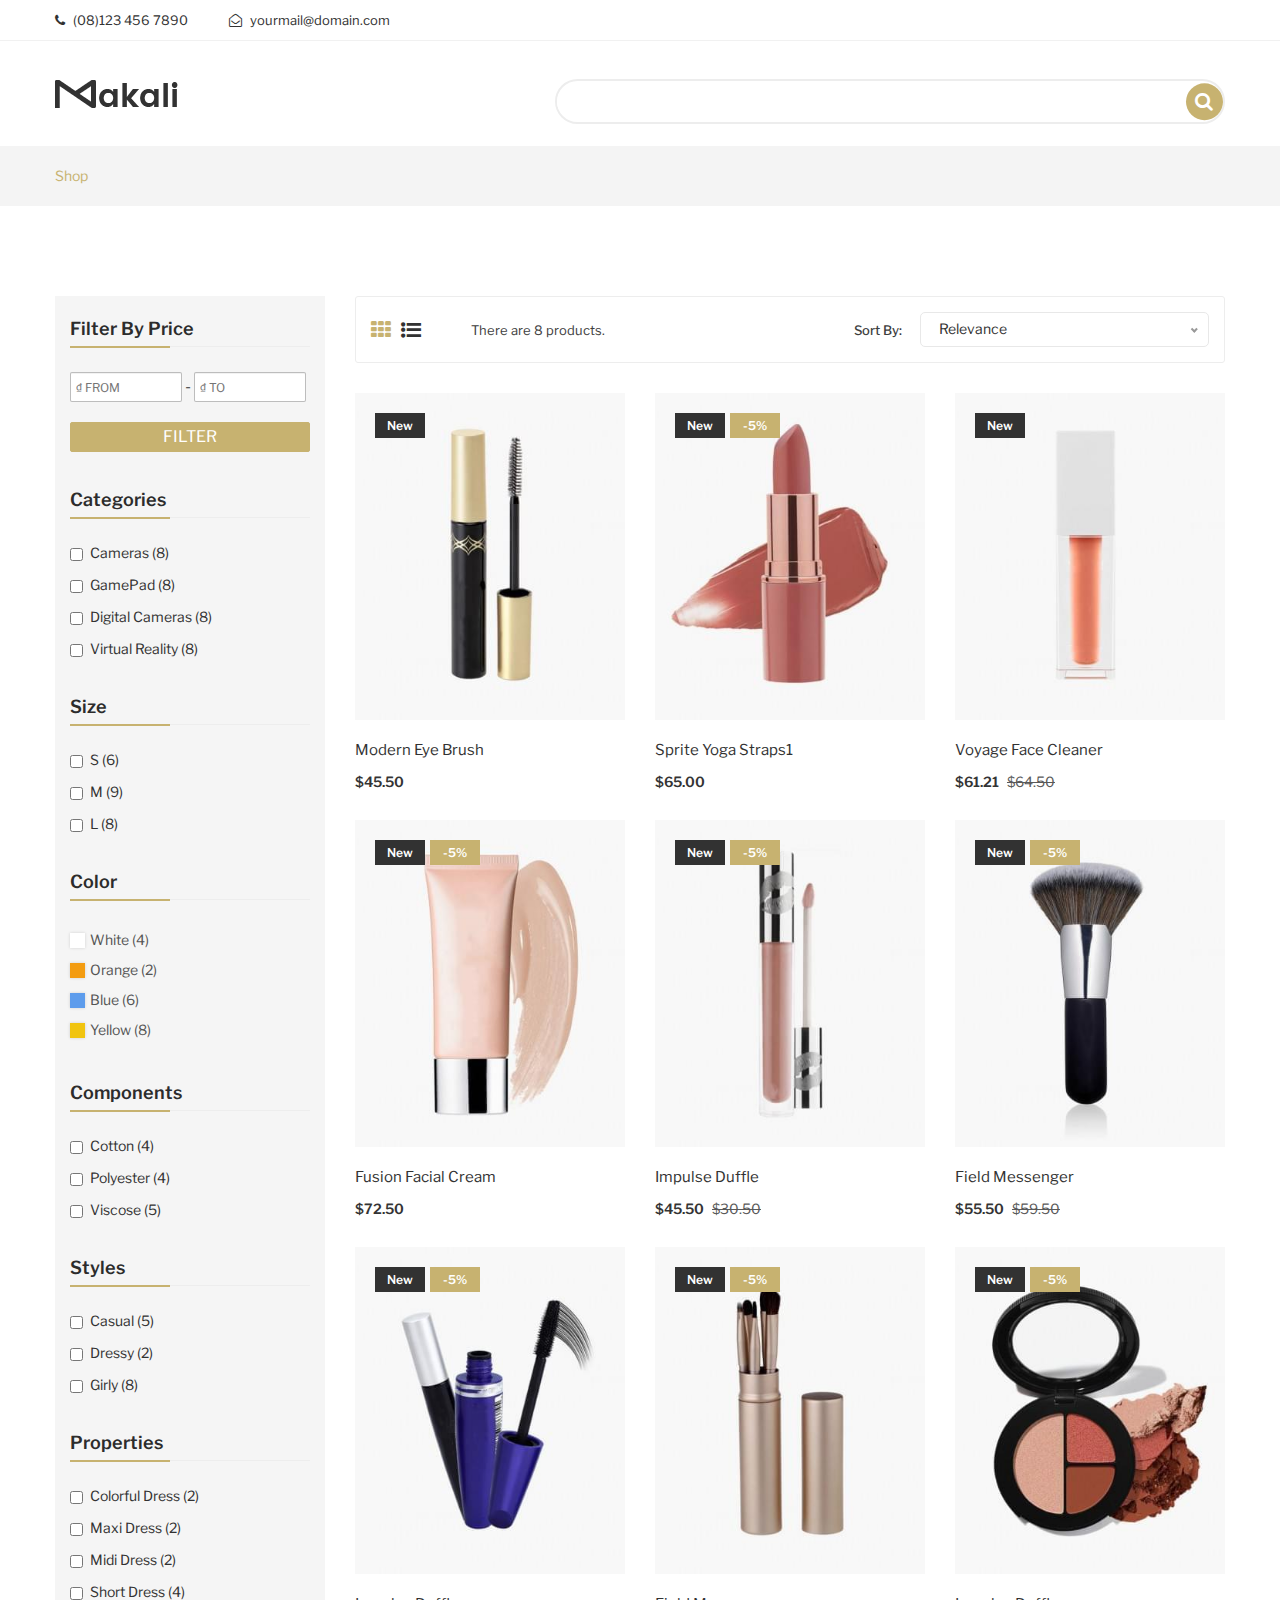
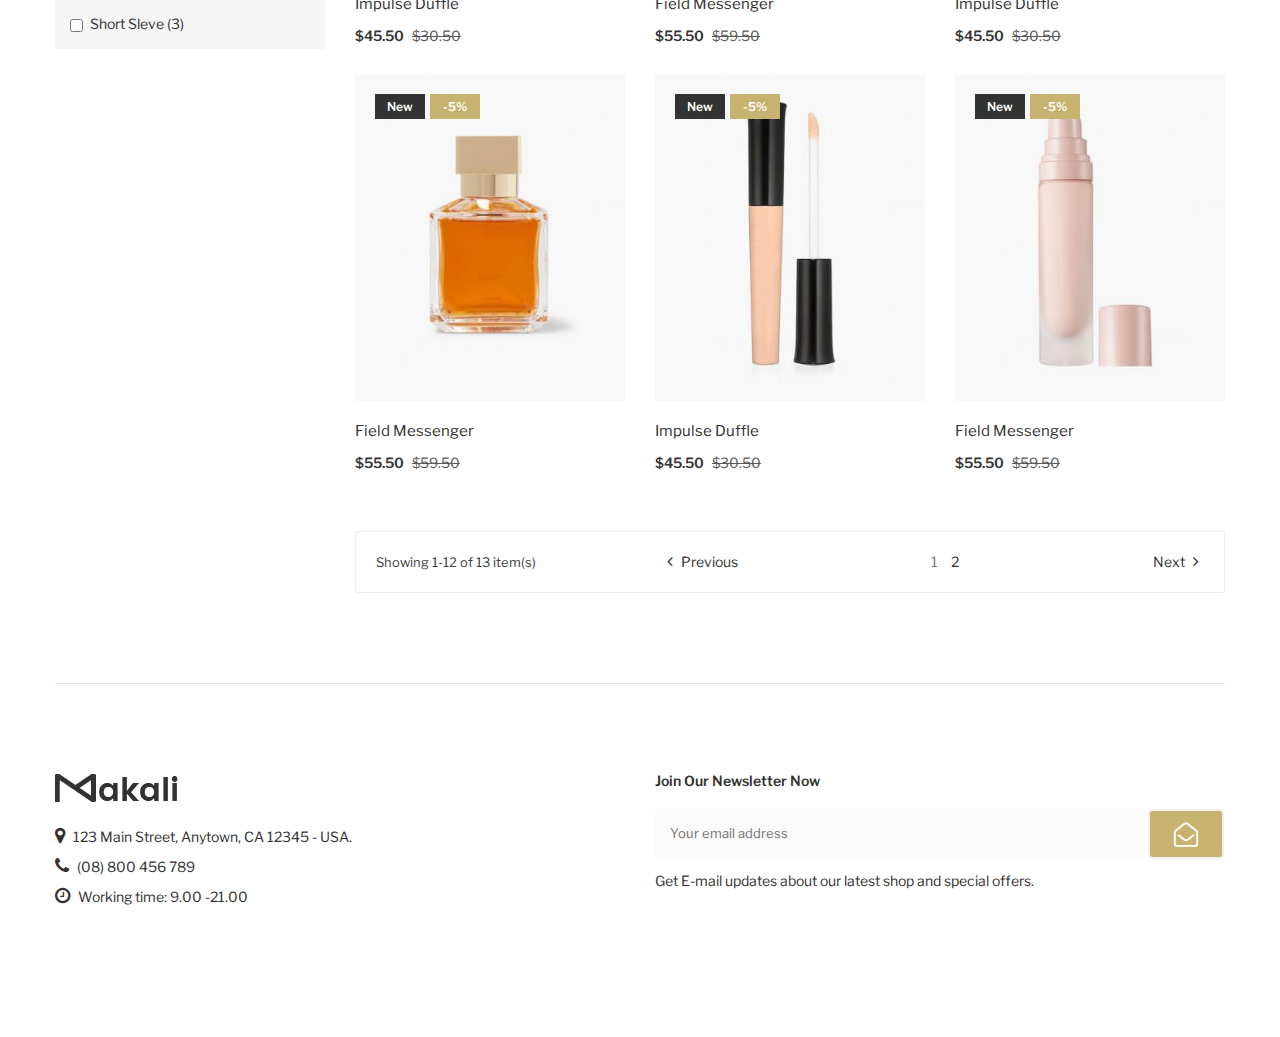
==== commit 3d3f9f43: "edit searchbar" ====
--- a/index.html
+++ b/index.html
@@ -84,31 +84,31 @@
                             <!-- Logo Start -->
                             <div class="col-xl-3 col-lg-2 col-6">
                                 <div class="logo">
-                                    <a href="index-cosmetic.html">
+                                    <a href="index.html">
                                         <img src="img/logo/logo.png" alt="logo-image">
                                     </a>
                                 </div>
                             </div>
                             <!-- Logo End -->
                             <!-- Menu Area Start Here -->
-                            <div class="col-xl-7 col-lg-8 d-none d-lg-block position-static">
+                            <div class="col-xl-2 col-lg-2 d-none d-lg-block position-static">
                                 <nav>
                                 </nav>
                             </div>
                             <!-- Menu Area End Here -->
                             <!-- Cart Box Start Here -->
-                            <div class="col-xl-2 col-lg-2 col-6">
+                            <div class="col-xl-7 col-lg-8 col-6">
                                 <div class="cart-box">
                                     <ul>
                                         <!-- Search Box Start Here -->
-                                        <li>
-                                            <a href="#" class="url-search" target="_blank">
+                                        <li class="searchbar-mobile-table">
+                                            <a href="" class="url-search" target="_blank">
                                                 <span class="fa fa-search"></span>
                                             </a>
                                             <div class="categorie-search-box ht-dropdown search-input">
                                                 <form action="#">
-                                                    <input type="text" name="search" placeholder="Search our catalog">
-                                                    <button class="icon-search-top">
+                                                    <input type="text" class="search-content" name="search" placeholder="Search our catalog">
+                                                    <button class="icon-search-top icon-search">
                                                         <span class="fa fa-search"></span>
                                                     </button>
                                                     <div class="autocom-box">
@@ -118,6 +118,16 @@
                                             </div>
                                         </li>
                                         <!-- Categorie Search Box End Here -->
+                                        <li class="search-device-large search-input">
+                                            <a href="" class="url-search"></a>
+                                            <form action="">
+                                                  <input type="search" class="search-content">
+                                                  <i class="fa fa-search icon-search-device-large icon-search"></i>
+                                                  <div class="autocom-box">
+                                                        <!-- here list are inserted from javascript -->
+                                                    </div>
+                                            </form>
+                                        </li>
                                     </ul>
                                 </div>
                             </div>
--- a/style.css
+++ b/style.css
@@ -15,8 +15,78 @@
     background: #fff;
     line-height: 1.25em;
 }
+
+/* start css searchbar device large */
+
+/* end css searchbar device large */
+*{}
+
+.autocom-box li a {
+    height: 100%;
+    overflow: hidden;
+    text-overflow: ellipsis;
+    white-space: nowrap;
+    display: block;
+}
+.autocom-box li {
+    text-align: left;
+}
+.cart-box > ul > li.search-device-large {
+    padding: 22px 0;
+}
+
+.search-device-large form:hover {
+    cursor: pointer;
+}
+
+.search-device-large i.fa.fa-search {
+    position: absolute;
+    box-sizing: border-box;
+    padding: 9px;
+    width: 37.5px;
+    height: 37.5px;
+    top: 50%;
+    transform: translateY(-50%);
+    right: 0;
+    border-radius: 50%;
+    text-align: center;
+    color: white;
+    font-size: 1.2em;
+    cursor: pointer;
+    background: #c7b270;
+}
+
+.search-device-large form input[type="search"] {
+    position: absolute;
+    right: 0;
+    top: 50%;
+    transform: translateY(-50%);
+    width: 100%;
+    height: 37.5px;
+    border-radius: 20px;
+    line-height: 30px;
+    outline: 0;
+    font-size: 1em;
+    border: 0;
+    padding: 0 20px;
+}
+
+.search-device-large form {
+    position: relative;
+    width: 100%;
+    height: 45px;
+    background: white;
+    border: 2px solid #ededed;
+    border-radius: 25px;
+    box-sizing: border-box;
+}
+
+li.searchbar-mobile-table {
+    display: none;
+}
+
+
 /* start css filter price */
-    *{}
 
 .list-pro-variations {
     display: flex;
@@ -4550,7 +4620,7 @@
 }
 
 .drop-icon::after {
-    content: "";
+    content: "ï„‡";
     font-family: FontAwesome;
     font-size: 16px;
     margin-left: 5px;
@@ -4700,7 +4770,7 @@
     left: auto;
     padding: 0;
     right: 0;
-    width: 400px;
+    width: 460px;
 }
 
 .categorie-search-box form {
@@ -4816,12 +4886,12 @@
 
 .cart-box > ul {
     -moz-box-pack: end;
-    display: -webkit-box;
+    /* display: -webkit-box; */
     display: -ms-flexbox;
-    display: flex;
-    -webkit-box-pack: end;
+    /* display: flex; */
+    /* -webkit-box-pack: end; */
     -ms-flex-pack: end;
-    justify-content: flex-end;
+    /* justify-content: flex-end; */
     -webkit-box-align: center;
     -ms-flex-align: center;
     align-items: center;
@@ -4831,6 +4901,8 @@
     position: relative;
     padding: 30px 0;
     line-height: 1;
+    width: 100%;
+    text-align: right;
 }
 
 .cart-box-width {
@@ -8041,7 +8113,7 @@
 
 
 .quick-view::before {
-    content: "";
+    content: "î™‚";
     font-family: "Pe-icon-7-stroke";
     font-size: 18px;
 }
@@ -8051,7 +8123,7 @@
     background: #fff none repeat scroll 0 0;
     border-radius: 100%;
     color: #a3a3a3;
-    content: "";
+    content: "î˜˜";
     display: block;
     font-size: 20px;
     height: 44px;
@@ -9064,7 +9136,7 @@
 }
 
 .categorie-list a::before {
-    content: "";
+    content: "ï„";
     font-family: FontAwesome;
     font-size: 13px;
     padding-right: 5px;
@@ -10090,7 +10162,7 @@
 .rating-summary li.read-review::before,
 .rating-summary li.write-review::before {
     color: #555;
-    content: "";
+    content: "ïƒ¥";
     font-family: FontAwesome;
     font-size: 15px;
     font-weight: 400;
@@ -10923,7 +10995,7 @@
 
 .payment-accordion h3 a:before,
 .payment-accordion h3.open a:after {
-    content: "Ã¯Ââ€¢";
+    content: "ÃƒÂ¯Ã‚ÂÃ¢â‚¬Â¢";
     display: inline-block;
     font-family: fontawesome;
     font-size: 20px;
@@ -11526,7 +11598,7 @@
 
 .user-name::before {
     color: #555;
-    content: "";
+    content: "ï";
     font-family: FontAwesome;
     font-size: 18px;
     left: 0;
@@ -12496,9 +12568,9 @@
 }
 .categoires-inner_btn{
     position: absolute;
-	left: 50%;
-	top: 50%;
-	transform: translate(-50%, -50%);
+    left: 50%;
+    top: 50%;
+    transform: translate(-50%, -50%);
 }
 .categoires-inner_btn a{
     background-color: #ffffff;
--- a/css/responsive.css
+++ b/css/responsive.css
@@ -117,6 +117,14 @@
 
 /*=============== 0 to 991 ===============*/
 @media (max-width: 991px) {
+    li.searchbar-mobile-table {
+    display: block;
+    }
+
+
+    .cart-box > ul > li.search-device-large {
+        display: none;
+    }
 
     button.button-solid.button-solid--primary{
         width: 100px;
@@ -567,6 +575,11 @@
 
 /*=============== Tablet Device ===============*/
 @media (max-width: 575px) {
+
+    .categorie-search-box{
+        width: 400px;
+    }
+
     .header-top-right > ul > li > a {
         font-size: 13px;
     }
@@ -685,7 +698,6 @@
     .categorie-search-box {
         left: auto;
         padding: 0;
-        right: -110px;
         width: 280px;
     }
     .header-style-two .logo {
